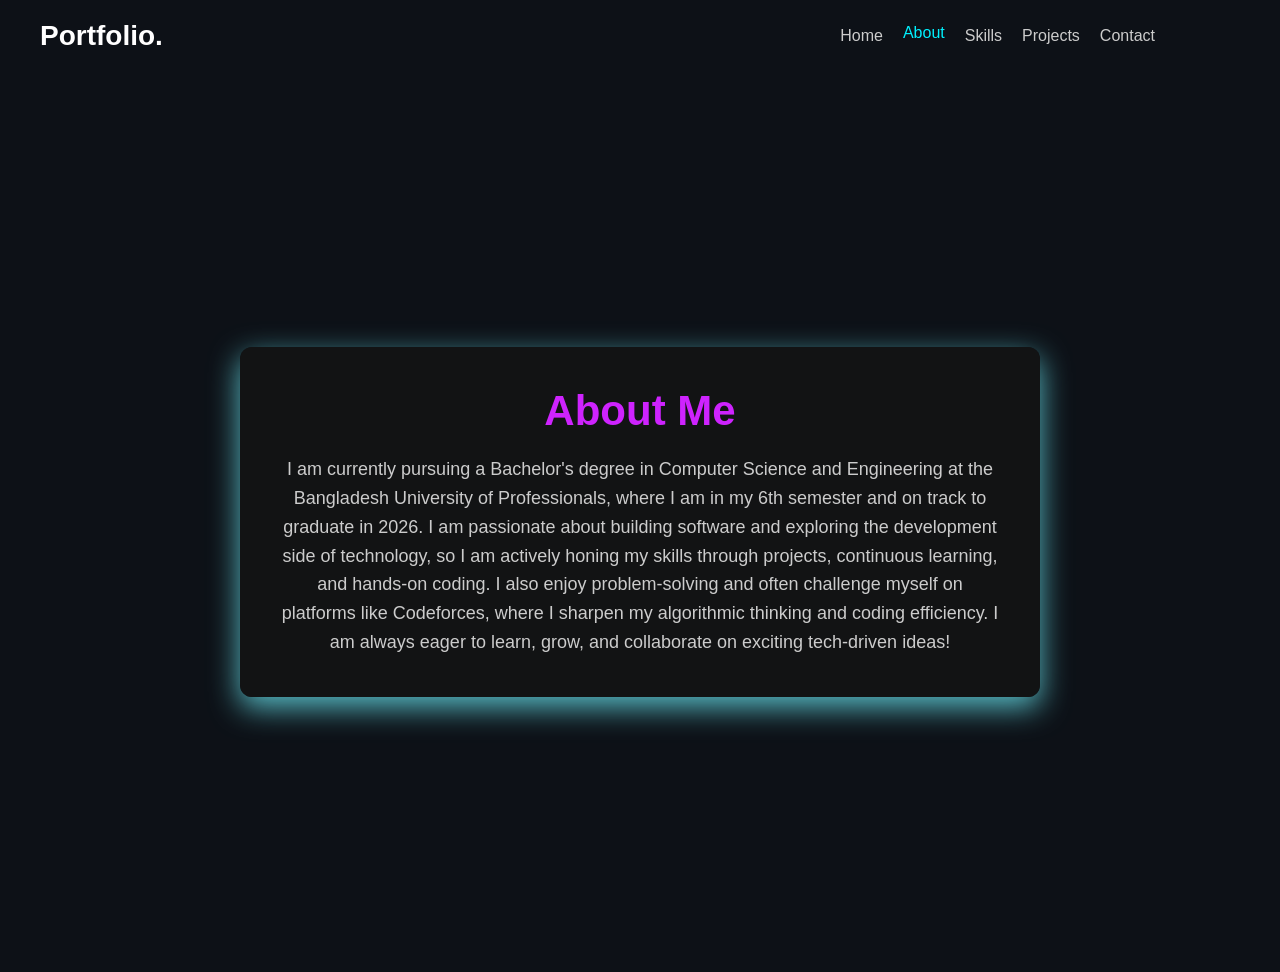
==== about.html @ d79251f9 "first" ====
<!DOCTYPE html>
<html lang="en">
<head>
  <meta charset="UTF-8" />
  <meta name="viewport" content="width=device-width, initial-scale=1.0"/>
  <title>About Me</title>
  <link rel="stylesheet" href="style.css"/>
</head>
<body>
  <header>
    <h2 class="logo">Portfolio<span>.</span></h2>
    <nav>
      <a href="index.html">Home</a>
      <a href="about.html" class="active">About</a>
      <a href="skills.html">Skills</a>
      <a href="projects.html">Projects</a>
      <a href="contact.html">Contact</a>
    </nav>
  </header>

  <section class="about">
    <div class="about-container">
      <h1>About Me</h1>
      <p>I am currently pursuing a Bachelor's degree in Computer Science and Engineering at the Bangladesh University of Professionals, where I am in my 6th semester and on track to graduate in 2026. 
      I am passionate about building software and exploring the development side of technology, so I am actively honing my skills through projects, continuous learning, and hands-on coding.
      I also enjoy problem-solving and often challenge myself on platforms like Codeforces, where I sharpen my algorithmic thinking and coding efficiency.
      I am always eager to learn, grow, and collaborate on exciting tech-driven ideas!</p>
    </div>
  </section>
</body>
</html>
---- style.css ----
* {
    margin: 0;
    padding: 0;
    box-sizing: border-box;
    font-family: 'Poppins', sans-serif;
  }
  
  body {
    background: #0d1117;
    color: #fff;
    min-height: 100vh;
  }
  body {
    overflow-x: hidden;
  }
  
  header {
    display: flex;
    justify-content: space-between;
    align-items: center;
    padding: 20px 40px;
    flex-wrap: wrap;
  }
  
  .logo {
    font-size: 28px;
    font-weight: bold;
    color: #fff;
  }
  
  .logo span {
    color:  linear-gradient(to right,#00f2ff, #ce23fe);
  }
  
 
  nav {
    display: flex;
    flex-wrap: wrap;
    gap: 20px;
    margin-right: 85px; 
  }
  
  nav a {
    text-decoration: none;
    color: #ccc;
    font-weight: 500;
    transition: color 0.3s, transform 0.3s;

  }
  
  nav a:hover,
  nav a.active {
    color:#00f2ff;
    transform: translateY(-3px);
  }

  
  .home {
    display: flex;
    align-items: center;
    justify-content: space-between;
    flex-wrap: wrap;
    padding: 50px 80px; /* Increased horizontal padding */
    gap: 40px;
  }
  
  
  .content {
    max-width: 600px;
    margin-left: 30px; /* Add this */
  }
  
  
  .content h1 {
    font-size: 36px;
  }
  
  .content h2 {
    font-size: 48px;
    font-weight: 700;
  }
  
  .content h3 {
    font-size: 28px;
    margin: 10px 0;
  }
  
  .typing-text {
    color:linear-gradient(to right,#00f2ff, #ce23fe);
    border-right: 2px solid linear-gradient(to right,#00f2ff, #ce23fe);
    padding-right: 4px;
  }
  
  .content p {
    margin: 20px 0;
    line-height: 1.5;
    color: #aaa;
  }
  
  .social-icons a {
    display: inline-block;
    margin-right: 10px;
    font-size: 20px;
    color: #ccc;
    
    border: 2px solid #00f2ff;
    border-radius: 50%;
    padding: 10px;
    transition: 0.3s;
   
  }
  
  .social-icons a:hover {
    background:linear-gradient(to right,#00f2ff, #ce23fe);
    color: #0d1117;
  }

  .btn {
    display: inline-block;
    margin-top: 20px;
    padding: 12px 25px;
    background: linear-gradient(to right, #00f2ff, #ce23fe);
    color: #0d1117;
    border-radius: 25px;
    text-decoration: none;
    font-weight: bold;
    transition: transform 0.3s ease, background 0.3s ease;
  }
  
  .btn:hover {
    transform: translateY(-4px); /* Moves the button up slightly */
    background: linear-gradient(to right, #00f2ff, #ce23fe);
  }
  
  
  .image-container {
    width: 300px;
    margin-right: 55px; 
    opacity: 0;
    animation: slideInRight 1.2s forwards;
  }
  
  .image-container img {
    width: 100%;
    border-radius: 20px;
    background: linear-gradient(to right,#00f2ff, #ce23fe);
    padding: 10px;
  
   /* transform: translate(-55px, 0);*/
    animation: float 4s ease-in-out infinite;
  }
  
  
  @keyframes float {
    0%, 100% {
      transform: translateY(0px);
    }
    50% {
      transform: translateY(-20px);
    }
  }
  
  /* Responsive */
  @media (max-width: 768px) {
    header {
      flex-direction: column;
      align-items: flex-start;
    }
  
    .home {
      flex-direction: column;
      align-items: center;
      text-align: center;
    }
  
    .image-container {
      width: 220px;
    }
  
    .content h2 {
      font-size: 36px;
    }
  
    .content h3 {
      font-size: 22px;
    }
  }






  /* Animation keyframes */
@keyframes slideInLeft {
    from {
      opacity: 0;
      transform: translateX(-50px);
    }
    to {
      opacity: 1;
      transform: translateX(0);
    }
  }
  
  @keyframes slideInRight {
    from {
      opacity: 0;
      transform: translateX(50px);
    }
    to {
      opacity: 1;
      transform: translateX(0);
    }
  }
  
  @keyframes fadeInUp {
    from {
      opacity: 0;
      transform: translateY(30px);
    }
    to {
      opacity: 1;
      transform: translateY(0);
    }
  }
  
  
  /* Apply animations */
  .content h1,
  .content h2,
  .content h3,
  .social-icons,
  .btn {
    opacity: 0;
    animation: slideInLeft 1s forwards;
  }
  
  .content h2 {
    animation-delay: 0.3s;
  }
  
  .content h3 {
    animation-delay: 0.5s;
  }
  
  .social-icons {
    animation-delay: 0.7s;
  }
  
  .btn {
    animation-delay: 0.9s;
  }
  
 
  .typing-text .highlight {
    color: #ce35f8; 
    font-weight: bold;
  }
  

  









 
/* for skills page */
.skills-section {
    padding: 60px 40px;
    background-color: #0d1117;
    color: #fff;
    min-height: 100vh;
  }
  
  .section-title {
    font-size: 42px;
    text-align: center;
    margin-bottom: 50px;
    color: #ce23fe;
    transition: transform 0.3s ease, color 0.3s ease; 
  }
  
  .section-title:hover {
    color: #00f2ff;
    transform: translateY(-5px); /* Same transformation as Contact Me */
  }
  
  .skills-container {
    display: flex;
    flex-wrap: wrap;
    justify-content: center;
    gap: 30px;
  }
  
  .skill-card {
    background: rgba(255, 255, 255, 0.05);
    border: 1px solid rgba(255, 255, 255, 0.1);
    border-left: 4px solid #00f2ff;
    padding: 25px;
    border-radius: 16px;
    width: 300px;
    transition: transform 0.3s, border-left-color 0.3s;
    animation: slideInLeft 1s ease forwards;
  }
  
  .skill-card:hover {
    transform: translateY(-10px);
    border-left-color: #ce23fe;
  }
  
  .skill-card h2 {
    font-size: 22px;
    margin-bottom: 15px;
    color: #00f2ff;
  }
  
  .skill-card ul {
    list-style: none;
    padding-left: 0;
  }
  
  .skill-card ul li {
    padding: 8px 0;
    border-bottom: 1px solid rgba(255, 255, 255, 0.1);
    font-size: 16px;
  }
  
  @media (max-width: 768px) {
    .skills-container {
      flex-direction: column;
      align-items: center;
    }
  }
  












 /* About Page Styles */
.about {
    display: flex;
    justify-content: center;
    align-items: center;
    min-height: 100vh;
    padding: 50px;
    background-color: #0d1117;
  }
  
  .about-container {
    background: rgba(20, 20, 20, 0.8); /* Dark background with some transparency */
    padding: 40px;
    border-radius: 12px;
    max-width: 800px;
    width: 100%;
    text-align: center;
    box-shadow: 0 10px 30px rgba(89, 190, 201, 0.992); 
    animation: fadeInUp 1s ease forwards;
  }
  
  .about h1 {
    font-size: 42px;
    color: #ce23fe;
    margin-bottom: 20px;
    transition: color 0.3s, transform 0.3s;
  }
  
  .about h1:hover {
    color: #00f2ff;
    transform: translateY(-5px);
  }
  
  .about p {
    font-size: 18px;
    line-height: 1.6;
    color: #ccc;
    margin-top: 20px;
  }
  
  /* Add a subtle animation when the page loads */
  @keyframes fadeInUp {
    from {
      opacity: 0;
      transform: translateY(30px);
    }
    to {
      opacity: 1;
      transform: translateY(0);
    }
  }
  
  /* Responsive Styling */
  @media (max-width: 768px) {
    .about-container {
      padding: 20px;
      max-width: 90%;
    }
  
    .about h1 {
      font-size: 36px;
    }
  
    .about p {
      font-size: 16px;
    }
  }
   















/* Contact Page Styles */
.contact {
    padding: 50px;
    text-align: center;
    background-color: #0d1117;
  }
  
  .contact h1 {
    font-size: 42px;
    color: #ce23fe;
    margin-bottom: 20px;
    transition: color 0.3s, transform 0.3s;
  }
  
  .contact h1:hover {
    color: #00f2ff;
    transform: translateY(-5px);
  }
  
  .contact p {
    font-size: 18px;
    line-height: 1.6;
    color: #ccc;
    margin-top: 20px;
  }
  
  /* Contact Information Section */
  .contact-info {
    display: flex;
    flex-direction: column;
    align-items: center;
    margin-top: 30px;
  }
  
  .info-item {
    display: flex;
    align-items: center;
    justify-content: center;
    margin: 15px 0;
    font-size: 18px;
    color: #ccc;
    text-align: center;
  
    opacity: 0;
    animation: fadeInUp 1s forwards;
  }
  
  .info-item:nth-child(1) {
    animation-delay: 0.3s;
  }
  
  .info-item:nth-child(2) {
    animation-delay: 0.6s;
  }
  
  .info-item i {
    font-size: 22px;
    color: #00f2ff;
    margin-right: 10px;
    display: flex;
    align-items: center;
    justify-content: center;
  }
  
  /* Social Icons */
  .social-icons2 {
    display: flex;
    justify-content: center;
    gap: 20px;
    margin-top: 30px;
  
    opacity: 0;
    animation: fadeInUp 1s forwards;
    animation-delay: 0.9s;
  }
  
  .social-icons2 a {
    font-size: 24px;
    color: #ccc;
    border: 2px solid #00f2ff;
    border-radius: 50%;
    padding: 12px;
    transition: background 0.3s, color 0.3s;
  }
  
  .social-icons2 a:hover {
    background: linear-gradient(to right, #00f2ff, #ce23fe);
    color: #0d1117;
  }
  
  /* Animation Keyframes */
  @keyframes fadeInUp {
    from {
      opacity: 0;
      transform: translateY(30px);
    }
    to {
      opacity: 1;
      transform: translateY(0);
    }
  }
  
  /* Responsive */
  @media (max-width: 768px) {
    .contact-info {
      flex-direction: column;
      align-items: center;
    }
  
    .info-item {
      font-size: 16px;
    }
  
    .social-icons a {
      font-size: 20px;
    }
  }

















  .projects {
    padding: 50px 30px;
    text-align: center;
    background-color: #0d1117;
  }
  
  
  .projects h1 {
    font-size: 42px;
    color: #ce23fe;
    margin-bottom: 40px;
    animation: fadeInUp 1s ;
    transition: color 0.3s ease, transform 0.3s ease; /* Add this line */
  }
  .projects h1:hover {
    color: #00f2ff;
    transform: translateY(-5px);
  }
  
  .project-list {
    display: flex;
    flex-wrap: wrap;
    justify-content: center;
    gap: 30px;
  }
  
  .project {
    background: #161b22;
    border-radius: 20px;
    padding: 30px;
    max-width: 400px;
    width: 100%;
    color: #ccc;
    box-shadow: 0 0 15px rgba(0, 242, 255, 0.1);
    cursor: pointer;
    transition: transform 0.3s ease, background 0.3s ease;
    animation: fadeInUp 1s forwards;
    animation-delay: 0.3s;

  }
  
  .project:hover {
    transform: translateY(-8px);
    background: #1f242d;
  }
  
  .project h3 {
    font-size: 22px;
    margin-bottom: 10px;
    color: #00f2ff;
    display: inline-block;
  }
  
  .project .toggle-icon {
    font-size: 18px;
    margin-left: 10px;
    cursor: pointer;
    transition: transform 0.3s;
  }
  
  /* When the project is expanded, rotate the icon */
  .project.expanded .toggle-icon {
    transform: rotate(180deg); /* Rotates the arrow when expanded */
  }
  
  .project-details p {
    display: none;
    margin-top: 10px;
    color: #aaa;
    font-size: 16px;
    line-height: 1.4;
    transition: max-height 0.4s ease, opacity 0.4s ease;
  }
  
  .project.expanded .project-details p {
    display: block;
  }
  
  .project .btn {
    margin-top: 15px;
    font-size: 14px;
    padding: 10px 20px;
  }
  
  
  .toggle-icon {
    color: rgb(193, 184, 184); /* Change the color of the arrow */
  
  }
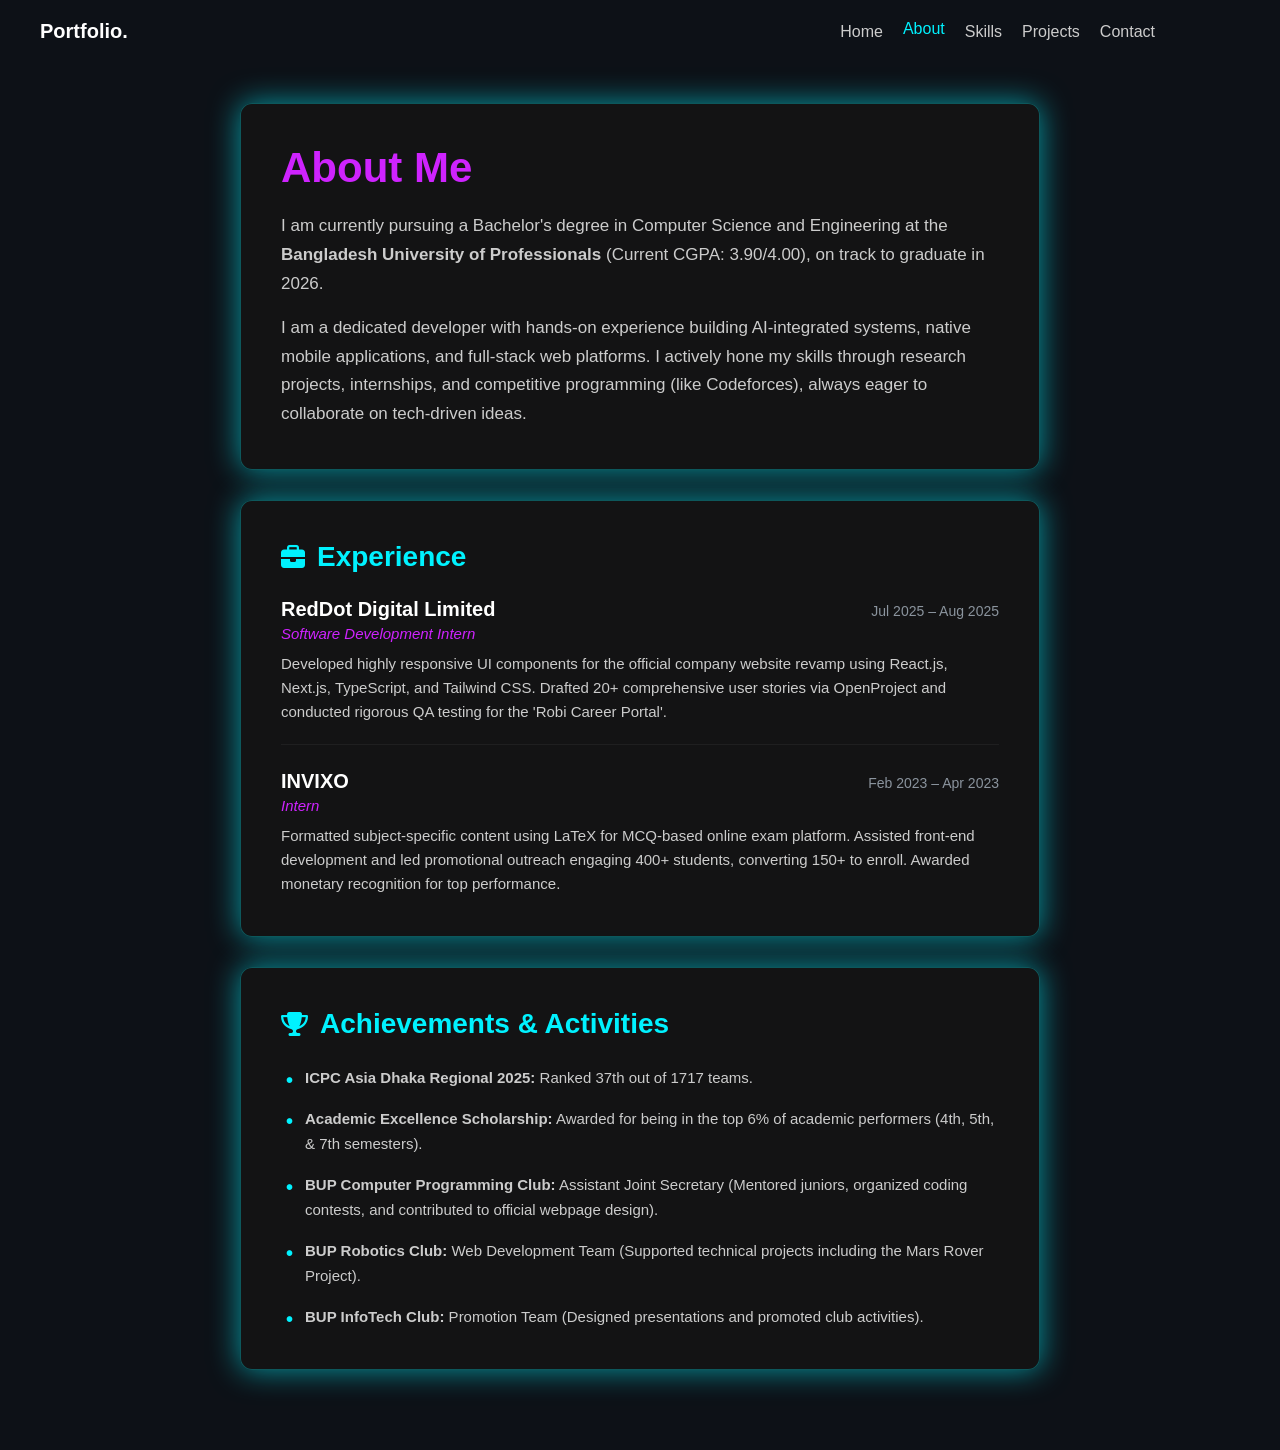
==== commit 2c595c19: "Update portfolio files and styles" ====
--- a/about.html
+++ b/about.html
@@ -1,23 +1,23 @@
-<!DOCTYPE html>
+<!--<!doctype html>
 <html lang="en">
-<head>
-  <meta charset="UTF-8" />
-  <meta name="viewport" content="width=device-width, initial-scale=1.0"/>
-  <title>About Me</title>
-  <link rel="stylesheet" href="style.css"/>
-</head>
-<body>
-  <header>
-    <h2 class="logo">Portfolio<span>.</span></h2>
-    <nav>
-      <a href="index.html">Home</a>
-      <a href="about.html" class="active">About</a>
-      <a href="skills.html">Skills</a>
-      <a href="projects.html">Projects</a>
-      <a href="contact.html">Contact</a>
-    </nav>
-  </header>
-
+  <head>
+    <meta charset="UTF-8" />
+    <meta name="viewport" content="width=device-width, initial-scale=1.0" />
+    <title>About Me</title>
+    <link rel="stylesheet" href="style.css" />
+  </head>
+  <body>
+    <header>
+      <h2 class="logo">Portfolio<span>.</span></h2>
+      <nav>
+        <a href="index.html">Home</a>
+        <a href="about.html" class="active">About</a>
+        <a href="skills.html">Skills</a>
+        <a href="projects.html">Projects</a>
+        <a href="contact.html">Contact</a>
+      </nav>
+    </header>
+    
   <section class="about">
     <div class="about-container">
       <h1>About Me</h1>
@@ -30,3 +30,207 @@
 </body>
 </html>
 
+
+    <section class="about">
+      <div class="about-container">
+        <h1>About Me</h1>
+        <p>
+          I am currently pursuing a Bachelor's degree in Computer Science and
+          Engineering at the Bangladesh University of Professionals (Current
+          CGPA: 3.90/4.00), on track to graduate in 2026. I am a dedicated
+          developer with hands-on experience building AI-integrated systems,
+          native mobile applications, and full-stack web platforms.
+        </p>
+
+        <p>
+          I actively hone my skills through impactful research projects,
+          internships, and competitive programming (Platforms like Codeforces).
+          I am always eager to learn, grow, and collaborate on exciting
+          tech-driven ideas!
+        </p>
+
+        <hr style="border-color: #ce23fe; margin: 30px 0; opacity: 0.3" />
+
+        <h2 style="color: #00f2ff; text-align: left; margin-bottom: 15px">
+          Experience
+        </h2>
+        <div style="text-align: left; color: #ccc; margin-bottom: 20px">
+          <h3 style="color: #fff">
+            RedDot Digital Limited
+            <span style="font-size: 14px; color: #aaa"
+              >(Jul 2025 – Aug 2025)</span
+            >
+          </h3>
+          <p style="margin-top: 5px; font-size: 15px">
+            <i>Software Development Intern</i> - Developed highly responsive UI
+            components using React.js, Next.js, TypeScript, and Tailwind CSS.
+            Drafted comprehensive user stories and conducted rigorous QA testing
+            for the 'Robi Career Portal'.
+          </p>
+        </div>
+        <div style="text-align: left; color: #ccc">
+          <h3 style="color: #fff">
+            INVIXO
+            <span style="font-size: 14px; color: #aaa"
+              >(Feb 2023 – Apr 2023)</span
+            >
+          </h3>
+          <p style="margin-top: 5px; font-size: 15px">
+            <i>Intern</i> - Formatted subject-specific content using LaTeX for
+            an MCQ-based online exam platform. Assisted in front-end development
+            and led promotional outreach engaging 400+ students. Awarded
+            monetary recognition for top performance.
+          </p>
+        </div>
+
+        <hr style="border-color: #ce23fe; margin: 30px 0; opacity: 0.3" />
+
+        <h2 style="color: #00f2ff; text-align: left; margin-bottom: 15px">
+          Achievements & Extracurriculars
+        </h2>
+        <ul
+          style="
+            text-align: left;
+            color: #ccc;
+            font-size: 15px;
+            line-height: 1.8;
+            padding-left: 20px;
+          "
+        >
+          <li>
+            <b>ICPC Asia Dhaka Regional 2025:</b> Ranked 37th out of 1717 teams.
+          </li>
+          <li>
+            <b>Academic Excellence Scholarship:</b> Awarded for being in the top
+            6% of academic performers (4th, 5th, & 7th semesters).
+          </li>
+          <li>
+            <b>BUP Computer Programming Club:</b> Assistant Joint Secretary
+            (Mentored juniors, organized coding contests, and contributed to
+            official webpage design).
+          </li>
+          <li>
+            <b>BUP Robotics Club:</b> Web Development Team (Supported technical
+            projects including the Mars Rover Project).
+          </li>
+          <li>
+            <b>BUP InfoTech Club:</b> Promotion Team (Designed presentations and
+            promoted club activities).
+          </li>
+        </ul>
+      </div>
+    </section>
+  </body>
+</html>
+-->
+
+<!doctype html>
+<html lang="en">
+  <head>
+    <meta charset="UTF-8" />
+    <meta name="viewport" content="width=device-width, initial-scale=1.0" />
+    <title>About Me</title>
+    <link rel="stylesheet" href="style.css" />
+    <link
+      rel="stylesheet"
+      href="https://cdnjs.cloudflare.com/ajax/libs/font-awesome/6.4.0/css/all.min.css"
+    />
+  </head>
+  <body>
+    <header>
+      <h2 class="logo">Portfolio<span>.</span></h2>
+      <nav>
+        <a href="index.html">Home</a>
+        <a href="about.html" class="active">About</a>
+        <a href="skills.html">Skills</a>
+        <a href="projects.html">Projects</a>
+        <a href="contact.html">Contact</a>
+      </nav>
+    </header>
+
+    <section class="about-wrapper">
+      <!-- Block 1: Bio Card -->
+      <div class="about-card intro-card">
+        <h1>About Me</h1>
+        <p>
+          I am currently pursuing a Bachelor's degree in Computer Science and
+          Engineering at the
+          <strong>Bangladesh University of Professionals</strong> (Current CGPA:
+          3.90/4.00), on track to graduate in 2026.
+        </p>
+        <p>
+          I am a dedicated developer with hands-on experience building
+          AI-integrated systems, native mobile applications, and full-stack web
+          platforms. I actively hone my skills through research projects,
+          internships, and competitive programming (like Codeforces), always
+          eager to collaborate on tech-driven ideas.
+        </p>
+      </div>
+
+      <!-- Block 2: Professional Experience Block -->
+      <div class="about-card exp-section-card">
+        <h2 class="section-heading">
+          <i class="fas fa-briefcase"></i> Experience
+        </h2>
+
+        <div class="job-block">
+          <div class="job-header">
+            <h3>RedDot Digital Limited</h3>
+            <span class="job-date">Jul 2025 – Aug 2025</span>
+          </div>
+          <p class="job-title">Software Development Intern</p>
+          <p class="job-desc">
+            Developed highly responsive UI components for the official company
+            website revamp using React.js, Next.js, TypeScript, and Tailwind
+            CSS. Drafted 20+ comprehensive user stories via OpenProject and
+            conducted rigorous QA testing for the 'Robi Career Portal'.
+          </p>
+        </div>
+
+        <div class="job-block">
+          <div class="job-header">
+            <h3>INVIXO</h3>
+            <span class="job-date">Feb 2023 – Apr 2023</span>
+          </div>
+          <p class="job-title">Intern</p>
+          <p class="job-desc">
+            Formatted subject-specific content using LaTeX for MCQ-based online
+            exam platform. Assisted front-end development and led promotional
+            outreach engaging 400+ students, converting 150+ to enroll. Awarded
+            monetary recognition for top performance.
+          </p>
+        </div>
+      </div>
+
+      <!-- Block 3: Achievements & Extracurriculars -->
+      <div class="about-card achievements-card">
+        <h2 class="section-heading">
+          <i class="fas fa-trophy"></i> Achievements & Activities
+        </h2>
+        <ul class="ach-list">
+          <li>
+            <strong>ICPC Asia Dhaka Regional 2025:</strong> Ranked 37th out of
+            1717 teams.
+          </li>
+          <li>
+            <strong>Academic Excellence Scholarship:</strong> Awarded for being
+            in the top 6% of academic performers (4th, 5th, & 7th semesters).
+          </li>
+          <li>
+            <strong>BUP Computer Programming Club:</strong> Assistant Joint
+            Secretary (Mentored juniors, organized coding contests, and
+            contributed to official webpage design).
+          </li>
+          <li>
+            <strong>BUP Robotics Club:</strong> Web Development Team (Supported
+            technical projects including the Mars Rover Project).
+          </li>
+          <li>
+            <strong>BUP InfoTech Club:</strong> Promotion Team (Designed
+            presentations and promoted club activities).
+          </li>
+        </ul>
+      </div>
+    </section>
+  </body>
+</html>
--- a/style.css
+++ b/style.css
@@ -1,659 +1,1348 @@
-
 * {
-    margin: 0;
-    padding: 0;
-    box-sizing: border-box;
-    font-family: 'Poppins', sans-serif;
-  }
-  
-  body {
-    background: #0d1117;
-    color: #fff;
-    min-height: 100vh;
-  }
-  body {
-    overflow-x: hidden;
-  }
-  
+  margin: 0;
+  padding: 0;
+  box-sizing: border-box;
+  font-family: "Poppins", sans-serif;
+}
+
+body {
+  background: #0d1117;
+  color: #fff;
+  min-height: 100vh;
+  overflow-x: hidden; /* Merged from redundant body selector below */
+}
+
+/* Commented out redundant selector to clean up the stylesheet
+body {
+  overflow-x: hidden;
+} 
+*/
+
+header {
+  display: flex;
+  justify-content: space-between;
+  align-items: center;
+  padding: 20px 40px;
+  flex-wrap: wrap;
+}
+
+.logo {
+  font-size: 20px;
+  font-weight: bold;
+  color: #fff;
+}
+
+.logo span {
+  color: linear-gradient(to right, #00f2ff, #ce23fe);
+}
+
+nav {
+  display: flex;
+  flex-wrap: wrap;
+  gap: 20px;
+  margin-right: 85px;
+}
+
+nav a {
+  text-decoration: none;
+  color: #ccc;
+  font-weight: 500;
+  transition:
+    color 0.3s,
+    transform 0.3s;
+}
+
+nav a:hover,
+nav a.active {
+  color: #00f2ff;
+  transform: translateY(-3px);
+}
+
+/* =========================================================================
+   Commented out old .home styles - replaced by centered spacing layout below
+   ========================================================================= */
+/*
+.home {
+  display: flex;
+  align-items: center;
+  justify-content: space-between;
+  flex-wrap: wrap;
+  padding: 50px 80px; 
+  gap: 40px;
+}
+*/
+
+/* =========================================================================
+   Commented out old .content styles - replaced by detailed typography below
+   ========================================================================= */
+/*
+.content {
+  max-width: 600px;
+  margin-left: 30px; 
+}
+
+.content h1 {
+  font-size: 36px;
+}
+
+.content h2 {
+  font-size: 48px;
+  font-weight: 700;
+}
+
+.content h3 {
+  font-size: 28px;
+  margin: 10px 0;
+}
+*/
+
+.typing-text {
+  color: linear-gradient(to right, #00f2ff, #ce23fe);
+  border-right: 2px solid linear-gradient(to right, #00f2ff, #ce23fe);
+  padding-right: 4px;
+}
+
+.content p {
+  margin: 20px 0;
+  line-height: 1.5;
+  color: #aaa;
+}
+
+.social-icons a {
+  display: inline-block;
+  margin-right: 10px;
+  font-size: 20px;
+  color: #ccc;
+
+  border: 2px solid #00f2ff;
+  border-radius: 50%;
+  padding: 10px;
+  transition: 0.3s;
+}
+
+.social-icons a:hover {
+  background: linear-gradient(to right, #00f2ff, #ce23fe);
+  color: #0d1117;
+}
+
+/* =========================================================================
+   Commented out old button styling - replaced by the margin-top 0 fix below
+   ========================================================================= */
+/*
+.btn {
+  display: inline-block;
+  margin-top: 20px;
+  padding: 12px 25px;
+  background: linear-gradient(to right, #00f2ff, #ce23fe);
+  color: #0d1117;
+  border-radius: 25px;
+  text-decoration: none;
+  font-weight: bold;
+  transition:
+    transform 0.3s ease,
+    background 0.3s ease;
+}
+*/
+
+.btn:hover {
+  transform: translateY(-4px); /* Moves the button up slightly */
+  background: linear-gradient(to right, #00f2ff, #ce23fe);
+}
+
+/* =========================================================================
+   Commented out old image container - replaced by the glow/softer border below
+   ========================================================================= */
+/*
+.image-container {
+  width: 300px;
+  margin-right: 55px;
+  opacity: 0;
+  animation: slideInRight 1.2s forwards;
+}
+
+.image-container img {
+  width: 100%;
+  border-radius: 20px;
+  background: linear-gradient(to right, #00f2ff, #ce23fe);
+  padding: 10px;
+  animation: float 4s ease-in-out infinite;
+}
+*/
+
+@keyframes float {
+  0%,
+  100% {
+    transform: translateY(0px);
+  }
+  50% {
+    transform: translateY(-20px);
+  }
+}
+
+/* Responsive */
+@media (max-width: 768px) {
   header {
-    display: flex;
-    justify-content: space-between;
+    flex-direction: column;
+    align-items: flex-start;
+  }
+
+  .home {
+    flex-direction: column;
     align-items: center;
-    padding: 20px 40px;
-    flex-wrap: wrap;
-  }
-  
-  .logo {
-    font-size: 28px;
-    font-weight: bold;
-    color: #fff;
-  }
-  
-  .logo span {
-    color:  linear-gradient(to right,#00f2ff, #ce23fe);
-  }
-  
- 
-  nav {
-    display: flex;
-    flex-wrap: wrap;
-    gap: 20px;
-    margin-right: 85px; 
-  }
-  
-  nav a {
-    text-decoration: none;
-    color: #ccc;
-    font-weight: 500;
-    transition: color 0.3s, transform 0.3s;
-
-  }
-  
-  nav a:hover,
-  nav a.active {
-    color:#00f2ff;
-    transform: translateY(-3px);
-  }
-
-  
-  .home {
-    display: flex;
-    align-items: center;
-    justify-content: space-between;
-    flex-wrap: wrap;
-    padding: 50px 80px; /* Increased horizontal padding */
-    gap: 40px;
-  }
-  
-  
-  .content {
-    max-width: 600px;
-    margin-left: 30px; /* Add this */
-  }
-  
-  
-  .content h1 {
+    text-align: center;
+  }
+
+  .image-container {
+    width: 220px;
+  }
+
+  .content h2 {
     font-size: 36px;
   }
-  
-  .content h2 {
-    font-size: 48px;
-    font-weight: 700;
-  }
-  
+
   .content h3 {
-    font-size: 28px;
-    margin: 10px 0;
-  }
-  
-  .typing-text {
-    color:linear-gradient(to right,#00f2ff, #ce23fe);
-    border-right: 2px solid linear-gradient(to right,#00f2ff, #ce23fe);
-    padding-right: 4px;
-  }
-  
-  .content p {
-    margin: 20px 0;
-    line-height: 1.5;
-    color: #aaa;
-  }
-  
-  .social-icons a {
-    display: inline-block;
-    margin-right: 10px;
-    font-size: 20px;
-    color: #ccc;
-    
-    border: 2px solid #00f2ff;
-    border-radius: 50%;
-    padding: 10px;
-    transition: 0.3s;
-   
-  }
-  
-  .social-icons a:hover {
-    background:linear-gradient(to right,#00f2ff, #ce23fe);
-    color: #0d1117;
-  }
-
-  .btn {
-    display: inline-block;
-    margin-top: 20px;
-    padding: 12px 25px;
-    background: linear-gradient(to right, #00f2ff, #ce23fe);
-    color: #0d1117;
-    border-radius: 25px;
-    text-decoration: none;
-    font-weight: bold;
-    transition: transform 0.3s ease, background 0.3s ease;
-  }
-  
-  .btn:hover {
-    transform: translateY(-4px); /* Moves the button up slightly */
-    background: linear-gradient(to right, #00f2ff, #ce23fe);
-  }
-  
-  
-  .image-container {
-    width: 300px;
-    margin-right: 55px; 
+    font-size: 22px;
+  }
+}
+
+/* Animation keyframes */
+@keyframes slideInLeft {
+  from {
     opacity: 0;
-    animation: slideInRight 1.2s forwards;
-  }
-  
-  .image-container img {
-    width: 100%;
-    border-radius: 20px;
-    background: linear-gradient(to right,#00f2ff, #ce23fe);
-    padding: 10px;
-  
-   /* transform: translate(-55px, 0);*/
-    animation: float 4s ease-in-out infinite;
-  }
-  
-  
-  @keyframes float {
-    0%, 100% {
-      transform: translateY(0px);
-    }
-    50% {
-      transform: translateY(-20px);
-    }
-  }
-  
-  /* Responsive */
-  @media (max-width: 768px) {
-    header {
-      flex-direction: column;
-      align-items: flex-start;
-    }
-  
-    .home {
-      flex-direction: column;
-      align-items: center;
-      text-align: center;
-    }
-  
-    .image-container {
-      width: 220px;
-    }
-  
-    .content h2 {
-      font-size: 36px;
-    }
-  
-    .content h3 {
-      font-size: 22px;
-    }
-  }
-
-
-
-
-
-
-  /* Animation keyframes */
-@keyframes slideInLeft {
-    from {
-      opacity: 0;
-      transform: translateX(-50px);
-    }
-    to {
-      opacity: 1;
-      transform: translateX(0);
-    }
-  }
-  
-  @keyframes slideInRight {
-    from {
-      opacity: 0;
-      transform: translateX(50px);
-    }
-    to {
-      opacity: 1;
-      transform: translateX(0);
-    }
-  }
-  
-  @keyframes fadeInUp {
-    from {
-      opacity: 0;
-      transform: translateY(30px);
-    }
-    to {
-      opacity: 1;
-      transform: translateY(0);
-    }
-  }
-  
-  
-  /* Apply animations */
-  .content h1,
-  .content h2,
-  .content h3,
-  .social-icons,
-  .btn {
+    transform: translateX(-50px);
+  }
+  to {
+    opacity: 1;
+    transform: translateX(0);
+  }
+}
+
+@keyframes slideInRight {
+  from {
     opacity: 0;
-    animation: slideInLeft 1s forwards;
-  }
-  
-  .content h2 {
-    animation-delay: 0.3s;
-  }
-  
-  .content h3 {
-    animation-delay: 0.5s;
-  }
-  
-  .social-icons {
-    animation-delay: 0.7s;
-  }
-  
-  .btn {
-    animation-delay: 0.9s;
-  }
-  
- 
-  .typing-text .highlight {
-    color: #ce35f8; 
-    font-weight: bold;
-  }
-  
-
-  
-
-
-
-
-
-
-
-
-
- 
+    transform: translateX(50px);
+  }
+  to {
+    opacity: 1;
+    transform: translateX(0);
+  }
+}
+
+@keyframes fadeInUp {
+  from {
+    opacity: 0;
+    transform: translateY(30px);
+  }
+  to {
+    opacity: 1;
+    transform: translateY(0);
+  }
+}
+
+/* Apply animations */
+.content h1,
+.content h2,
+.content h3,
+.social-icons,
+.btn {
+  opacity: 0;
+  animation: slideInLeft 1s forwards;
+}
+
+.content h2 {
+  animation-delay: 0.3s;
+}
+
+.content h3 {
+  animation-delay: 0.5s;
+}
+
+.social-icons {
+  animation-delay: 0.7s;
+}
+
+.btn {
+  animation-delay: 0.9s;
+}
+
+.typing-text .highlight {
+  color: #ce35f8;
+  font-weight: bold;
+}
+
 /* for skills page */
 .skills-section {
-    padding: 60px 40px;
-    background-color: #0d1117;
-    color: #fff;
-    min-height: 100vh;
-  }
-  
-  .section-title {
-    font-size: 42px;
+  padding: 60px 40px;
+  background-color: #0d1117;
+  color: #fff;
+  min-height: 100vh;
+}
+
+.section-title {
+  font-size: 42px;
+  text-align: center;
+  margin-bottom: 50px;
+  color: #ce23fe;
+  transition:
+    transform 0.3s ease,
+    color 0.3s ease;
+}
+
+.section-title:hover {
+  color: #00f2ff;
+  transform: translateY(-5px); /* Same transformation as Contact Me */
+}
+
+.skills-container {
+  display: flex;
+  flex-wrap: wrap;
+  justify-content: center;
+  gap: 30px;
+}
+
+.skill-card {
+  background: rgba(255, 255, 255, 0.05);
+  border: 1px solid rgba(255, 255, 255, 0.1);
+  border-left: 4px solid #00f2ff;
+  padding: 25px;
+  border-radius: 16px;
+  width: 300px;
+  transition:
+    transform 0.3s,
+    border-left-color 0.3s;
+  animation: slideInLeft 1s ease forwards;
+}
+
+.skill-card:hover {
+  transform: translateY(-10px);
+  border-left-color: #ce23fe;
+}
+
+.skill-card h2 {
+  font-size: 22px;
+  margin-bottom: 15px;
+  color: #00f2ff;
+}
+
+.skill-card ul {
+  list-style: none;
+  padding-left: 0;
+}
+
+.skill-card ul li {
+  padding: 8px 0;
+  border-bottom: 1px solid rgba(255, 255, 255, 0.1);
+  font-size: 16px;
+}
+
+@media (max-width: 768px) {
+  .skills-container {
+    flex-direction: column;
+    align-items: center;
+  }
+}
+
+/* =========================================================================
+   Commented out old monolithic about styles - replaced by the split layout 
+   ========================================================================= */
+/*
+.about {
+  display: flex;
+  justify-content: center;
+  align-items: center;
+  min-height: 100vh;
+  padding: 50px;
+  background-color: #0d1117;
+}
+
+.about-container {
+  background: rgba(20, 20, 20, 0.8); 
+  padding: 40px;
+  border-radius: 12px;
+  max-width: 800px;
+  width: 100%;
+  text-align: center;
+  box-shadow: 0 10px 30px rgba(89, 190, 201, 0.992);
+  animation: fadeInUp 1s ease forwards;
+}
+
+.about h1 {
+  font-size: 42px;
+  color: #ce23fe;
+  margin-bottom: 20px;
+  transition:
+    color 0.3s,
+    transform 0.3s;
+}
+
+.about h1:hover {
+  color: #00f2ff;
+  transform: translateY(-5px);
+}
+
+.about p {
+  font-size: 18px;
+  line-height: 1.6;
+  color: #ccc;
+  margin-top: 20px;
+}
+*/
+
+/* Add a subtle animation when the page loads */
+@keyframes fadeInUp {
+  from {
+    opacity: 0;
+    transform: translateY(30px);
+  }
+  to {
+    opacity: 1;
+    transform: translateY(0);
+  }
+}
+
+/* Responsive Styling */
+@media (max-width: 768px) {
+  .about-container {
+    padding: 20px;
+    max-width: 90%;
+  }
+
+  .about h1 {
+    font-size: 36px;
+  }
+
+  .about p {
+    font-size: 16px;
+  }
+}
+
+/* Contact Page Styles */
+.contact {
+  padding: 50px;
+  text-align: center;
+  background-color: #0d1117;
+}
+
+.contact h1 {
+  font-size: 42px;
+  color: #ce23fe;
+  margin-bottom: 20px;
+  transition:
+    color 0.3s,
+    transform 0.3s;
+}
+
+.contact h1:hover {
+  color: #00f2ff;
+  transform: translateY(-5px);
+}
+
+.contact p {
+  font-size: 18px;
+  line-height: 1.6;
+  color: #ccc;
+  margin-top: 20px;
+}
+
+/* Contact Information Section */
+.contact-info {
+  display: flex;
+  flex-direction: column;
+  align-items: center;
+  margin-top: 30px;
+}
+
+.info-item {
+  display: flex;
+  align-items: center;
+  justify-content: center;
+  margin: 15px 0;
+  font-size: 18px;
+  color: #ccc;
+  text-align: center;
+
+  opacity: 0;
+  animation: fadeInUp 1s forwards;
+}
+
+.info-item:nth-child(1) {
+  animation-delay: 0.3s;
+}
+
+.info-item:nth-child(2) {
+  animation-delay: 0.6s;
+}
+
+.info-item i {
+  font-size: 22px;
+  color: #00f2ff;
+  margin-right: 10px;
+  display: flex;
+  align-items: center;
+  justify-content: center;
+}
+
+/* Social Icons */
+.social-icons2 {
+  display: flex;
+  justify-content: center;
+  gap: 20px;
+  margin-top: 30px;
+
+  opacity: 0;
+  animation: fadeInUp 1s forwards;
+  animation-delay: 0.9s;
+}
+
+.social-icons2 a {
+  font-size: 24px;
+  color: #ccc;
+  border: 2px solid #00f2ff;
+  border-radius: 50%;
+  padding: 12px;
+  transition:
+    background 0.3s,
+    color 0.3s;
+}
+
+.social-icons2 a:hover {
+  background: linear-gradient(to right, #00f2ff, #ce23fe);
+  color: #0d1117;
+}
+
+/* Animation Keyframes */
+@keyframes fadeInUp {
+  from {
+    opacity: 0;
+    transform: translateY(30px);
+  }
+  to {
+    opacity: 1;
+    transform: translateY(0);
+  }
+}
+
+/* Responsive */
+@media (max-width: 768px) {
+  .contact-info {
+    flex-direction: column;
+    align-items: center;
+  }
+
+  .info-item {
+    font-size: 16px;
+  }
+
+  .social-icons a {
+    font-size: 20px;
+  }
+}
+
+/* ==================================================================================
+   Commented out old project accordion details - Replaced by the CSS Grid card layout
+   ================================================================================== */
+/*
+.projects {
+  padding: 50px 30px;
+  text-align: center;
+  background-color: #0d1117;
+}
+
+.projects h1 {
+  font-size: 42px;
+  color: #ce23fe;
+  margin-bottom: 40px;
+  animation: fadeInUp 1s;
+  transition:
+    color 0.3s ease,
+    transform 0.3s ease; 
+}
+.projects h1:hover {
+  color: #00f2ff;
+  transform: translateY(-5px);
+}
+
+.project-list {
+  display: flex;
+  flex-wrap: wrap;
+  justify-content: center;
+  gap: 30px;
+}
+
+.project {
+  background: #161b22;
+  border-radius: 20px;
+  padding: 30px;
+  max-width: 400px;
+  width: 100%;
+  color: #ccc;
+  box-shadow: 0 0 15px rgba(0, 242, 255, 0.1);
+  cursor: pointer;
+  transition:
+    transform 0.3s ease,
+    background 0.3s ease;
+  animation: fadeInUp 1s forwards;
+  animation-delay: 0.3s;
+}
+
+.project:hover {
+  transform: translateY(-8px);
+  background: #1f242d;
+}
+
+.project h3 {
+  font-size: 22px;
+  margin-bottom: 10px;
+  color: #00f2ff;
+  display: inline-block;
+}
+
+.project .toggle-icon {
+  font-size: 18px;
+  margin-left: 10px;
+  cursor: pointer;
+  transition: transform 0.3s;
+}
+
+.project.expanded .toggle-icon {
+  transform: rotate(180deg); 
+}
+
+.project-details p {
+  display: none;
+  margin-top: 10px;
+  color: #aaa;
+  font-size: 16px;
+  line-height: 1.4;
+  transition:
+    max-height 0.4s ease,
+    opacity 0.4s ease;
+}
+
+.project.expanded .project-details p {
+  display: block;
+}
+
+.project .btn {
+  margin-top: 15px;
+  font-size: 14px;
+  padding: 10px 20px;
+}
+
+.toggle-icon {
+  color: rgb(193, 184, 184); 
+}
+*/
+
+/* Responsive adjustments for Mobile & Tablets */
+@media (max-width: 768px) {
+  /* Fix Header & Navigation */
+  header {
+    flex-direction: column;
+    align-items: center; /* Centers the logo */
+    padding: 20px; /* Reduces the large 40px padding */
+  }
+
+  nav {
+    margin-right: 0; /* Removes the 85px margin that squashes the menu */
+    justify-content: center;
+    gap: 15px;
+    margin-top: 15px;
+  }
+
+  nav a {
+    font-size: 14px; /* Slightly smaller text for mobile menus */
+  }
+
+  /* Fix Home Section Margins */
+  .home {
+    flex-direction: column;
+    align-items: center;
     text-align: center;
-    margin-bottom: 50px;
-    color: #ce23fe;
-    transition: transform 0.3s ease, color 0.3s ease; 
-  }
-  
-  .section-title:hover {
-    color: #00f2ff;
-    transform: translateY(-5px); /* Same transformation as Contact Me */
-  }
-  
-  .skills-container {
-    display: flex;
-    flex-wrap: wrap;
-    justify-content: center;
-    gap: 30px;
-  }
-  
-  .skill-card {
-    background: rgba(255, 255, 255, 0.05);
-    border: 1px solid rgba(255, 255, 255, 0.1);
-    border-left: 4px solid #00f2ff;
-    padding: 25px;
-    border-radius: 16px;
-    width: 300px;
-    transition: transform 0.3s, border-left-color 0.3s;
-    animation: slideInLeft 1s ease forwards;
-  }
-  
-  .skill-card:hover {
-    transform: translateY(-10px);
-    border-left-color: #ce23fe;
-  }
-  
-  .skill-card h2 {
-    font-size: 22px;
-    margin-bottom: 15px;
-    color: #00f2ff;
-  }
-  
-  .skill-card ul {
-    list-style: none;
-    padding-left: 0;
-  }
-  
-  .skill-card ul li {
-    padding: 8px 0;
-    border-bottom: 1px solid rgba(255, 255, 255, 0.1);
-    font-size: 16px;
-  }
-  
-  @media (max-width: 768px) {
-    .skills-container {
-      flex-direction: column;
-      align-items: center;
-    }
-  }
-  
-
-
-
-
-
-
-
-
-
-
-
-
- /* About Page Styles */
-.about {
+    padding: 40px 20px; /* Reduces the 80px horizontal padding */
+    gap: 20px;
+  }
+
+  .content {
+    margin-left: 0; /* Removes the 30px left margin */
+  }
+
+  .content h1 {
+    font-size: 28px;
+  }
+
+  .content h2 {
+    font-size: 32px;
+  }
+
+  .content h3 {
+    font-size: 20px;
+  }
+
+  .image-container {
+    width: 250px;
+    margin-right: 0; /* Removes the 55px right margin */
+    margin-top: 20px; /* Adds breathing room between button and image */
+  }
+
+  /* Ensure social icons align properly on mobile */
+  .social-icons {
     display: flex;
     justify-content: center;
-    align-items: center;
-    min-height: 100vh;
-    padding: 50px;
-    background-color: #0d1117;
-  }
-  
-  .about-container {
-    background: rgba(20, 20, 20, 0.8); /* Dark background with some transparency */
-    padding: 40px;
-    border-radius: 12px;
-    max-width: 800px;
-    width: 100%;
-    text-align: center;
-    box-shadow: 0 10px 30px rgba(89, 190, 201, 0.992); 
-    animation: fadeInUp 1s ease forwards;
-  }
-  
-  .about h1 {
-    font-size: 42px;
-    color: #ce23fe;
-    margin-bottom: 20px;
-    transition: color 0.3s, transform 0.3s;
-  }
-  
-  .about h1:hover {
-    color: #00f2ff;
-    transform: translateY(-5px);
-  }
-  
-  .about p {
-    font-size: 18px;
-    line-height: 1.6;
-    color: #ccc;
-    margin-top: 20px;
-  }
-  
-  /* Add a subtle animation when the page loads */
-  @keyframes fadeInUp {
-    from {
-      opacity: 0;
-      transform: translateY(30px);
-    }
-    to {
-      opacity: 1;
-      transform: translateY(0);
-    }
-  }
-  
-  /* Responsive Styling */
-  @media (max-width: 768px) {
-    .about-container {
-      padding: 20px;
-      max-width: 90%;
-    }
-  
-    .about h1 {
-      font-size: 36px;
-    }
-  
-    .about p {
-      font-size: 16px;
-    }
-  }
-   
-
-
-
-
-
-
-
-
-
-
-
-
-
-
-
-/* Contact Page Styles */
-.contact {
-    padding: 50px;
-    text-align: center;
-    background-color: #0d1117;
-  }
-  
-  .contact h1 {
-    font-size: 42px;
-    color: #ce23fe;
-    margin-bottom: 20px;
-    transition: color 0.3s, transform 0.3s;
-  }
-  
-  .contact h1:hover {
-    color: #00f2ff;
-    transform: translateY(-5px);
-  }
-  
-  .contact p {
-    font-size: 18px;
-    line-height: 1.6;
-    color: #ccc;
-    margin-top: 20px;
-  }
-  
-  /* Contact Information Section */
-  .contact-info {
-    display: flex;
+    flex-wrap: wrap;
+  }
+}
+
+/* ============================================
+   NEW MODERN PROJECTS GRID LAYOUT
+   ============================================ */
+.projects {
+  padding: 50px 5%; /* Flexible padding */
+  background-color: #0d1117;
+  text-align: center; /* Centers the H1 */
+  min-height: 100vh;
+}
+
+.projects h1 {
+  font-size: 42px;
+  color: #ce23fe;
+  margin-bottom: 40px;
+  animation: fadeInUp 1s ease;
+}
+
+/* Uses CSS Grid to automatically create rows and columns */
+.project-grid {
+  display: grid;
+  grid-template-columns: repeat(auto-fit, minmax(320px, 1fr));
+  gap: 25px;
+  max-width: 1100px;
+  margin: 0 auto;
+}
+
+/* Makes the first project take up the whole row on large screens */
+@media (min-width: 768px) {
+  .featured-project {
+    grid-column: 1 / -1;
+  }
+}
+
+.project-card {
+  background: #161b22;
+  border: 1px solid rgba(255, 255, 255, 0.05);
+  border-radius: 12px;
+  padding: 30px;
+  text-align: left; /* Crucial for readability */
+  transition:
+    transform 0.3s ease,
+    border-color 0.3s ease;
+  animation: fadeInUp 1s forwards;
+  opacity: 0;
+  display: flex;
+  flex-direction: column;
+}
+
+.project-card:hover {
+  transform: translateY(-5px);
+  border-color: rgba(0, 242, 255, 0.5); /* Subtle glow on hover */
+}
+
+/* Stagger the animations */
+.project-card:nth-child(1) {
+  animation-delay: 0.1s;
+}
+.project-card:nth-child(2) {
+  animation-delay: 0.2s;
+}
+.project-card:nth-child(3) {
+  animation-delay: 0.3s;
+}
+.project-card:nth-child(4) {
+  animation-delay: 0.4s;
+}
+.project-card:nth-child(5) {
+  animation-delay: 0.5s;
+}
+.project-card:nth-child(6) {
+  animation-delay: 0.6s;
+}
+
+.project-subtitle {
+  color: #ce23fe;
+  font-size: 14px;
+  text-transform: uppercase;
+  letter-spacing: 1px;
+  margin-bottom: 8px;
+  font-weight: bold;
+}
+
+.project-card h3 {
+  font-size: 26px;
+  color: #00f2ff; /* Restored Cyan Color */
+  margin-bottom: 15px;
+}
+.project-desc {
+  color: #8b949e; /* Lighter reading text */
+  font-size: 15px;
+  line-height: 1.7;
+  margin-bottom: 20px;
+  flex-grow: 1; /* Pushes tags and buttons to the bottom evenly */
+}
+
+/* Pill Tags */
+.tech-stack-tags {
+  display: flex;
+  flex-wrap: wrap;
+  gap: 10px;
+  margin-bottom: 25px;
+}
+
+.tag {
+  background: rgba(255, 255, 255, 0.08);
+  color: #c9d1d9;
+  font-size: 13px;
+  padding: 5px 12px;
+  border-radius: 20px;
+  font-weight: 500;
+  border: 1px solid rgba(255, 255, 255, 0.1);
+}
+
+/* Modern Dark Button */
+.project-links {
+  display: flex;
+  gap: 15px;
+}
+
+.btn-modern {
+  display: inline-flex;
+  align-items: center;
+  gap: 8px;
+  padding: 10px 22px;
+  background: linear-gradient(
+    to right,
+    #00f2ff,
+    #ce23fe
+  ); /* Restored Gradient */
+  color: #0d1117; /* Dark text for contrast against gradient */
+  border: none;
+  border-radius: 25px; /* Pill-shaped button */
+  text-decoration: none;
+  font-size: 14px;
+  font-weight: bold;
+  transition: transform 0.3s ease;
+}
+
+.btn-modern:hover {
+  transform: translateY(-3px); /* Subtle lift on hover */
+  color: #0d1117; /* Keeps text readable on hover */
+}
+.btn-modern i {
+  font-size: 16px;
+}
+
+/* ==========================================
+   MODERN SEPARATED ABOUT PAGE STYLING
+   ========================================== */
+.about-wrapper {
+  display: flex;
+  flex-direction: column;
+  align-items: center;
+  gap: 30px; /* Gap between the separate cards */
+  padding: 40px 20px 80px 20px;
+  background-color: #0d1117;
+  min-height: 100vh;
+}
+
+/* Commented out - Overridden by the high-glow active styling block at the bottom of the file
+.about-card {
+  background: rgba(20, 20, 20, 0.85);
+  border: 1px solid rgba(255, 255, 255, 0.05);
+  padding: 40px;
+  border-radius: 12px;
+  max-width: 800px;
+  width: 100%;
+  box-shadow: 0 10px 30px rgba(0, 242, 255, 0.1); 
+  animation: fadeInUp 1s ease forwards;
+  text-align: left; 
+}
+*/
+
+/* Intro specific styles */
+.intro-card {
+  text-align: center; /* Only the main header is centered */
+}
+
+.intro-card h1 {
+  font-size: 42px;
+  color: #ce23fe;
+  margin-bottom: 20px;
+}
+
+.intro-card p {
+  font-size: 17px;
+  line-height: 1.7;
+  color: #ccc;
+  margin-top: 15px;
+  text-align: left; /* Keeps paragraph reading text left-aligned */
+}
+
+/* Headers for inner cards */
+.section-heading {
+  font-size: 28px;
+  color: #00f2ff;
+  margin-bottom: 25px;
+  display: flex;
+  align-items: center;
+  gap: 12px;
+}
+
+.section-heading i {
+  font-size: 24px;
+}
+
+/* Job Block Styling */
+.job-block {
+  margin-bottom: 25px;
+  border-bottom: 1px solid rgba(255, 255, 255, 0.05);
+  padding-bottom: 20px;
+}
+
+.job-block:last-child {
+  margin-bottom: 0;
+  border-bottom: none;
+  padding-bottom: 0;
+}
+
+.job-header {
+  display: flex;
+  justify-content: space-between;
+  align-items: baseline;
+  flex-wrap: wrap;
+  gap: 10px;
+}
+
+.job-header h3 {
+  color: #fff;
+  font-size: 20px;
+}
+
+.job-date {
+  color: #8b949e;
+  font-size: 14px;
+}
+
+.job-title {
+  color: #ce23fe;
+  font-size: 15px;
+  font-weight: 500;
+  margin-top: 4px;
+  font-style: italic;
+}
+
+.job-desc {
+  color: #ccc;
+  font-size: 15px;
+  line-height: 1.6;
+  margin-top: 10px;
+}
+
+/* Achievements List */
+.ach-list {
+  list-style: none;
+  padding-left: 0;
+}
+
+.ach-list li {
+  position: relative;
+  padding-left: 24px;
+  margin-bottom: 15px;
+  font-size: 15px;
+  color: #ccc;
+  line-height: 1.7;
+}
+
+.ach-list li:last-child {
+  margin-bottom: 0;
+}
+
+/* Bullet-point icons replacement */
+.ach-list li::before {
+  content: "•";
+  color: #00f2ff;
+  font-weight: bold;
+  font-size: 20px;
+  position: absolute;
+  left: 5px;
+  top: -2px;
+}
+
+/* Media Query tweaks for smaller screens */
+@media (max-width: 768px) {
+  .about-card {
+    padding: 25px;
+  }
+  .job-header {
     flex-direction: column;
-    align-items: center;
-    margin-top: 30px;
-  }
-  
-  .info-item {
-    display: flex;
-    align-items: center;
-    justify-content: center;
-    margin: 15px 0;
-    font-size: 18px;
-    color: #ccc;
-    text-align: center;
-  
-    opacity: 0;
-    animation: fadeInUp 1s forwards;
-  }
-  
-  .info-item:nth-child(1) {
-    animation-delay: 0.3s;
-  }
-  
-  .info-item:nth-child(2) {
-    animation-delay: 0.6s;
-  }
-  
-  .info-item i {
-    font-size: 22px;
-    color: #00f2ff;
-    margin-right: 10px;
-    display: flex;
-    align-items: center;
-    justify-content: center;
-  }
-  
-  /* Social Icons */
-  .social-icons2 {
-    display: flex;
-    justify-content: center;
-    gap: 20px;
-    margin-top: 30px;
-  
-    opacity: 0;
-    animation: fadeInUp 1s forwards;
-    animation-delay: 0.9s;
-  }
-  
-  .social-icons2 a {
-    font-size: 24px;
-    color: #ccc;
-    border: 2px solid #00f2ff;
-    border-radius: 50%;
-    padding: 12px;
-    transition: background 0.3s, color 0.3s;
-  }
-  
-  .social-icons2 a:hover {
-    background: linear-gradient(to right, #00f2ff, #ce23fe);
-    color: #0d1117;
-  }
-  
-  /* Animation Keyframes */
-  @keyframes fadeInUp {
-    from {
-      opacity: 0;
-      transform: translateY(30px);
-    }
-    to {
-      opacity: 1;
-      transform: translateY(0);
-    }
-  }
-  
-  /* Responsive */
-  @media (max-width: 768px) {
-    .contact-info {
-      flex-direction: column;
-      align-items: center;
-    }
-  
-    .info-item {
-      font-size: 16px;
-    }
-  
-    .social-icons a {
-      font-size: 20px;
-    }
-  }
-
-
-
-
-
-
-
-
-
-
-
-
-
-
-
-
-
-  .projects {
-    padding: 50px 30px;
-    text-align: center;
-    background-color: #0d1117;
-  }
-  
-  
-  .projects h1 {
-    font-size: 42px;
-    color: #ce23fe;
-    margin-bottom: 40px;
-    animation: fadeInUp 1s ;
-    transition: color 0.3s ease, transform 0.3s ease; /* Add this line */
-  }
-  .projects h1:hover {
-    color: #00f2ff;
-    transform: translateY(-5px);
-  }
-  
-  .project-list {
-    display: flex;
-    flex-wrap: wrap;
-    justify-content: center;
-    gap: 30px;
-  }
-  
-  .project {
-    background: #161b22;
-    border-radius: 20px;
+    gap: 4px;
+  }
+}
+
+/* ==========================================
+   MODERN CONTACT PAGE STYLING
+   ========================================== */
+.contact-modern {
+  padding: 60px 20px;
+  background-color: #0d1117;
+  min-height: 100vh;
+  display: flex;
+  flex-direction: column;
+  align-items: center;
+}
+
+.contact-box {
+  display: flex;
+  flex-wrap: wrap;
+  background: rgba(20, 20, 20, 0.9);
+  border: 1px solid rgba(0, 242, 255, 0.2);
+  border-radius: 12px;
+  max-width: 900px;
+  width: 100%;
+  box-shadow: 0 0 30px rgba(0, 242, 255, 0.15); /* Soft cyan glow */
+  overflow: hidden;
+  animation: fadeInUp 1s ease forwards;
+}
+
+.contact-info-panel {
+  flex: 1;
+  min-width: 300px;
+  padding: 50px;
+  background: rgba(22, 27, 34, 0.5); /* Slightly lighter dark background */
+  border-right: 1px solid rgba(255, 255, 255, 0.05);
+}
+
+.contact-form-panel {
+  flex: 1.2;
+  min-width: 320px;
+  padding: 50px;
+}
+
+/* Info Items (Left Side) */
+.info-item-modern {
+  display: flex;
+  align-items: center;
+  margin-bottom: 20px;
+  color: #ccc;
+  font-size: 16px;
+}
+
+.info-item-modern i {
+  color: #ce23fe; /* Purple icons */
+  font-size: 20px;
+  width: 35px; /* Keeps text aligned nicely */
+}
+
+/* Form Styling (Right Side) */
+.input-group {
+  margin-bottom: 20px;
+}
+
+.input-group input,
+.input-group textarea {
+  width: 100%;
+  padding: 15px;
+  background: #0d1117;
+  border: 1px solid rgba(255, 255, 255, 0.1);
+  border-radius: 8px;
+  color: #fff;
+  font-size: 15px;
+  font-family: "Poppins", sans-serif;
+  transition:
+    border-color 0.3s ease,
+    box-shadow 0.3s ease;
+}
+
+.input-group input:focus,
+.input-group textarea:focus {
+  outline: none;
+  border-color: #00f2ff;
+  box-shadow: 0 0 10px rgba(0, 242, 255, 0.2);
+}
+
+.input-group textarea {
+  resize: vertical;
+}
+
+/* Submit Button */
+.btn-modern-submit {
+  display: inline-flex;
+  align-items: center;
+  justify-content: center;
+  width: 100%;
+  padding: 15px;
+  background: linear-gradient(to right, #00f2ff, #ce23fe);
+  color: #0d1117;
+  border: none;
+  border-radius: 8px;
+  font-size: 16px;
+  font-weight: bold;
+  cursor: pointer;
+  transition: transform 0.3s ease;
+}
+
+.btn-modern-submit:hover {
+  transform: translateY(-3px);
+}
+
+/* Responsive Fixes */
+@media (max-width: 768px) {
+  .contact-box {
+    flex-direction: column;
+  }
+  .contact-info-panel,
+  .contact-form-panel {
     padding: 30px;
-    max-width: 400px;
-    width: 100%;
-    color: #ccc;
-    box-shadow: 0 0 15px rgba(0, 242, 255, 0.1);
-    cursor: pointer;
-    transition: transform 0.3s ease, background 0.3s ease;
-    animation: fadeInUp 1s forwards;
-    animation-delay: 0.3s;
-
-  }
-  
-  .project:hover {
-    transform: translateY(-8px);
-    background: #1f242d;
-  }
-  
-  .project h3 {
-    font-size: 22px;
-    margin-bottom: 10px;
-    color: #00f2ff;
-    display: inline-block;
-  }
-  
-  .project .toggle-icon {
-    font-size: 18px;
-    margin-left: 10px;
-    cursor: pointer;
-    transition: transform 0.3s;
-  }
-  
-  /* When the project is expanded, rotate the icon */
-  .project.expanded .toggle-icon {
-    transform: rotate(180deg); /* Rotates the arrow when expanded */
-  }
-  
-  .project-details p {
-    display: none;
-    margin-top: 10px;
-    color: #aaa;
-    font-size: 16px;
-    line-height: 1.4;
-    transition: max-height 0.4s ease, opacity 0.4s ease;
-  }
-  
-  .project.expanded .project-details p {
-    display: block;
-  }
-  
-  .project .btn {
-    margin-top: 15px;
-    font-size: 14px;
-    padding: 10px 20px;
-  }
-  
-  
-  .toggle-icon {
-    color: rgb(193, 184, 184); /* Change the color of the arrow */
-  
-  }+    border-right: none;
+    border-bottom: 1px solid rgba(255, 255, 255, 0.05);
+  }
+}
+
+/* --- REPLACE YOUR EXISTING .home CLASS WITH THIS --- */
+.home {
+  display: flex;
+  align-items: center;
+  justify-content: center; /* This pulls the text and image together */
+  gap: 160px; /* Controls the exact distance between text and image */
+  padding: 100px 5%; /* Better top/bottom breathing room */
+  flex-wrap: wrap;
+  min-height: calc(100vh - 100px);
+}
+
+.content {
+  max-width: 600px;
+  margin-left: 0; /* Removes old awkward margin */
+}
+
+.content h1 {
+  font-size: 32px;
+  color: #ccc;
+  margin-bottom: 5px;
+}
+
+.content h2 {
+  font-size: 56px;
+  font-weight: 700;
+  margin-bottom: 10px;
+  letter-spacing: 1px;
+}
+
+.content h3 {
+  font-size: 28px;
+  margin-bottom: 40px; /* Adds perfect spacing before the buttons */
+}
+
+/* ==========================================
+   Commented out - Overridden by the flex-direction: column layout block below
+   ========================================== */
+/*
+.action-group {
+  display: flex;
+  align-items: center;
+  gap: 30px; 
+  flex-wrap: wrap;
+}
+*/
+
+/* --- MODIFY YOUR EXISTING .btn TO REMOVE THE TOP MARGIN --- */
+.btn {
+  display: inline-block;
+  margin-top: 0; /* Changed this from 20px to 0 */
+  padding: 12px 25px;
+  background: linear-gradient(to right, #00f2ff, #ce23fe);
+  color: #0d1117;
+  border-radius: 25px;
+  text-decoration: none;
+  font-weight: bold;
+  transition:
+    transform 0.3s ease,
+    background 0.3s ease;
+}
+
+/* --- REPLACE YOUR EXISTING .image-container CLASSES WITH THIS --- */
+.image-container {
+  width: 320px;
+  margin-right: 0; /* Removes old awkward margin */
+  opacity: 0;
+  animation: slideInRight 1.2s forwards;
+
+  /* Modern styling: Softer rounded corners, thinner border, and a glow */
+  padding: 6px;
+  border-radius: 35px;
+  background: linear-gradient(to bottom right, #00f2ff, #ce23fe);
+  box-shadow: 0 0 35px rgba(0, 242, 255, 0.3); /* Matches the About page glow */
+}
+
+.image-container img {
+  width: 100%;
+  border-radius: 30px; /* Slightly smaller than container to fit nicely inside */
+  display: block; /* Removes weird empty space below images */
+  animation: float 4s ease-in-out infinite;
+}
+
+.action-group {
+  display: flex;
+  flex-direction: column; /* Puts the button on the next line */
+  align-items: flex-start; /* Keeps them aligned to the left */
+  gap: 25px; /* Gap between the icons and the button */
+}
+
+/* ==========================================
+   LIGHT MODE OVERRIDES
+   ========================================== */
+/* The Toggle Button itself */
+.theme-btn {
+  background: transparent;
+  border: none;
+  color: #ccc;
+  font-size: 20px;
+  cursor: pointer;
+  margin-left: 15px;
+  transition:
+    transform 0.3s ease,
+    color 0.3s ease;
+}
+
+.theme-btn:hover {
+  color: #00f2ff;
+  transform: translateY(-3px);
+}
+
+/* Light Mode: Backgrounds & Main Text */
+body.light-mode {
+  background-color: #f6f8fa; /* Soft GitHub-style light gray */
+  color: #1f2328; /* Dark gray/black text */
+}
+
+/* Light Mode: Headings & Logos */
+body.light-mode .logo,
+body.light-mode .content h2,
+body.light-mode .content h3,
+body.light-mode .job-header h3,
+body.light-mode .about-card h1 {
+  color: #1f2328;
+}
+
+/* Light Mode: Paragraphs and Muted Text */
+body.light-mode p,
+body.light-mode .project-desc,
+body.light-mode .job-desc,
+body.light-mode .ach-list li,
+body.light-mode nav a,
+body.light-mode .info-item-modern {
+  color: #555555;
+}
+
+body.light-mode nav a:hover,
+body.light-mode nav a.active {
+  color: #ce23fe; /* Changes nav hover to purple for better contrast */
+}
+
+/* Light Mode: Cards (Projects, About, Contact) */
+body.light-mode .project-card,
+body.light-mode .about-card,
+body.light-mode .contact-box {
+  background: #ffffff;
+  border: 1px solid rgba(0, 0, 0, 0.1);
+  box-shadow: 0 10px 30px rgba(0, 0, 0, 0.05); /* Softer gray shadow */
+}
+
+/* Retain the hover glow but adapt for light mode */
+body.light-mode .project-card:hover,
+body.light-mode .about-card:hover {
+  border-color: #ce23fe;
+  box-shadow: 0 10px 30px rgba(206, 35, 248, 0.2);
+}
+
+body.light-mode .contact-info-panel {
+  background: #f0f2f5;
+  border-right: 1px solid rgba(0, 0, 0, 0.1);
+}
+
+/* Light Mode: Tags & Form Inputs */
+body.light-mode .tag {
+  background: #e1e4e8;
+  color: #24292e;
+  border: 1px solid #d1d5da;
+}
+
+body.light-mode .input-group input,
+body.light-mode .input-group textarea {
+  background: #ffffff;
+  color: #1f2328;
+  border: 1px solid #ccc;
+}
+
+body.light-mode .input-group input:focus,
+body.light-mode .input-group textarea:focus {
+  border-color: #ce23fe;
+  box-shadow: 0 0 10px rgba(206, 35, 248, 0.2);
+}
+
+/* Light Mode: Social Icons */
+body.light-mode .social-icons a,
+body.light-mode .social-icons2 a {
+  border-color: #1f2328;
+  color: #1f2328;
+}
+
+body.light-mode .social-icons a:hover,
+body.light-mode .social-icons2 a:hover {
+  background: linear-gradient(to right, #00f2ff, #ce23fe);
+  border-color: transparent;
+  color: #ffffff;
+}
+
+/* ==========================================
+   Commented out old about card - replaced by the high-glow active styling block below
+   ========================================== */
+/*
+.about-card {
+  background: rgba(20, 20, 20, 0.85);
+  border: 1px solid rgba(255, 255, 255, 0.05);
+  padding: 40px;
+  border-radius: 12px;
+  max-width: 800px;
+  width: 100%;
+  box-shadow: 0 10px 30px rgba(0, 242, 255, 0.1); 
+  animation: fadeInUp 1s ease forwards;
+  text-align: left; 
+}
+*/
+
+/* Individual card styling with vibrant cyan glow */
+.about-card {
+  background: rgba(20, 20, 20, 0.9);
+  border: 1px solid rgba(0, 242, 255, 0.3); /* Cyan tinted border */
+  padding: 40px;
+  border-radius: 12px;
+  max-width: 800px;
+  width: 100%;
+
+  /* Restored your bright, signature cyan glow */
+  box-shadow: 0 0 30px rgba(0, 242, 255, 0.6);
+
+  /* Smooth transition for active hover effects */
+  transition:
+    transform 0.3s ease,
+    box-shadow 0.3s ease,
+    border-color 0.3s ease;
+  animation: fadeInUp 1s ease forwards;
+  text-align: left;
+}
+
+/* Highly interactive hover effect */
+.about-card:hover {
+  transform: translateY(-8px); /* Card lifts up */
+  border-color: #ce23fe; /* Border shifts to purple */
+
+  /* Glow color shifts to purple on hover */
+  box-shadow: 0 0 35px rgba(206, 35, 248, 0.8);
+}
--- a/style.css
+++ b/style.css
@@ -1,659 +1,1348 @@
-
 * {
-    margin: 0;
-    padding: 0;
-    box-sizing: border-box;
-    font-family: 'Poppins', sans-serif;
-  }
-  
-  body {
-    background: #0d1117;
-    color: #fff;
-    min-height: 100vh;
-  }
-  body {
-    overflow-x: hidden;
-  }
-  
+  margin: 0;
+  padding: 0;
+  box-sizing: border-box;
+  font-family: "Poppins", sans-serif;
+}
+
+body {
+  background: #0d1117;
+  color: #fff;
+  min-height: 100vh;
+  overflow-x: hidden; /* Merged from redundant body selector below */
+}
+
+/* Commented out redundant selector to clean up the stylesheet
+body {
+  overflow-x: hidden;
+} 
+*/
+
+header {
+  display: flex;
+  justify-content: space-between;
+  align-items: center;
+  padding: 20px 40px;
+  flex-wrap: wrap;
+}
+
+.logo {
+  font-size: 20px;
+  font-weight: bold;
+  color: #fff;
+}
+
+.logo span {
+  color: linear-gradient(to right, #00f2ff, #ce23fe);
+}
+
+nav {
+  display: flex;
+  flex-wrap: wrap;
+  gap: 20px;
+  margin-right: 85px;
+}
+
+nav a {
+  text-decoration: none;
+  color: #ccc;
+  font-weight: 500;
+  transition:
+    color 0.3s,
+    transform 0.3s;
+}
+
+nav a:hover,
+nav a.active {
+  color: #00f2ff;
+  transform: translateY(-3px);
+}
+
+/* =========================================================================
+   Commented out old .home styles - replaced by centered spacing layout below
+   ========================================================================= */
+/*
+.home {
+  display: flex;
+  align-items: center;
+  justify-content: space-between;
+  flex-wrap: wrap;
+  padding: 50px 80px; 
+  gap: 40px;
+}
+*/
+
+/* =========================================================================
+   Commented out old .content styles - replaced by detailed typography below
+   ========================================================================= */
+/*
+.content {
+  max-width: 600px;
+  margin-left: 30px; 
+}
+
+.content h1 {
+  font-size: 36px;
+}
+
+.content h2 {
+  font-size: 48px;
+  font-weight: 700;
+}
+
+.content h3 {
+  font-size: 28px;
+  margin: 10px 0;
+}
+*/
+
+.typing-text {
+  color: linear-gradient(to right, #00f2ff, #ce23fe);
+  border-right: 2px solid linear-gradient(to right, #00f2ff, #ce23fe);
+  padding-right: 4px;
+}
+
+.content p {
+  margin: 20px 0;
+  line-height: 1.5;
+  color: #aaa;
+}
+
+.social-icons a {
+  display: inline-block;
+  margin-right: 10px;
+  font-size: 20px;
+  color: #ccc;
+
+  border: 2px solid #00f2ff;
+  border-radius: 50%;
+  padding: 10px;
+  transition: 0.3s;
+}
+
+.social-icons a:hover {
+  background: linear-gradient(to right, #00f2ff, #ce23fe);
+  color: #0d1117;
+}
+
+/* =========================================================================
+   Commented out old button styling - replaced by the margin-top 0 fix below
+   ========================================================================= */
+/*
+.btn {
+  display: inline-block;
+  margin-top: 20px;
+  padding: 12px 25px;
+  background: linear-gradient(to right, #00f2ff, #ce23fe);
+  color: #0d1117;
+  border-radius: 25px;
+  text-decoration: none;
+  font-weight: bold;
+  transition:
+    transform 0.3s ease,
+    background 0.3s ease;
+}
+*/
+
+.btn:hover {
+  transform: translateY(-4px); /* Moves the button up slightly */
+  background: linear-gradient(to right, #00f2ff, #ce23fe);
+}
+
+/* =========================================================================
+   Commented out old image container - replaced by the glow/softer border below
+   ========================================================================= */
+/*
+.image-container {
+  width: 300px;
+  margin-right: 55px;
+  opacity: 0;
+  animation: slideInRight 1.2s forwards;
+}
+
+.image-container img {
+  width: 100%;
+  border-radius: 20px;
+  background: linear-gradient(to right, #00f2ff, #ce23fe);
+  padding: 10px;
+  animation: float 4s ease-in-out infinite;
+}
+*/
+
+@keyframes float {
+  0%,
+  100% {
+    transform: translateY(0px);
+  }
+  50% {
+    transform: translateY(-20px);
+  }
+}
+
+/* Responsive */
+@media (max-width: 768px) {
   header {
-    display: flex;
-    justify-content: space-between;
+    flex-direction: column;
+    align-items: flex-start;
+  }
+
+  .home {
+    flex-direction: column;
     align-items: center;
-    padding: 20px 40px;
-    flex-wrap: wrap;
-  }
-  
-  .logo {
-    font-size: 28px;
-    font-weight: bold;
-    color: #fff;
-  }
-  
-  .logo span {
-    color:  linear-gradient(to right,#00f2ff, #ce23fe);
-  }
-  
- 
-  nav {
-    display: flex;
-    flex-wrap: wrap;
-    gap: 20px;
-    margin-right: 85px; 
-  }
-  
-  nav a {
-    text-decoration: none;
-    color: #ccc;
-    font-weight: 500;
-    transition: color 0.3s, transform 0.3s;
-
-  }
-  
-  nav a:hover,
-  nav a.active {
-    color:#00f2ff;
-    transform: translateY(-3px);
-  }
-
-  
-  .home {
-    display: flex;
-    align-items: center;
-    justify-content: space-between;
-    flex-wrap: wrap;
-    padding: 50px 80px; /* Increased horizontal padding */
-    gap: 40px;
-  }
-  
-  
-  .content {
-    max-width: 600px;
-    margin-left: 30px; /* Add this */
-  }
-  
-  
-  .content h1 {
+    text-align: center;
+  }
+
+  .image-container {
+    width: 220px;
+  }
+
+  .content h2 {
     font-size: 36px;
   }
-  
-  .content h2 {
-    font-size: 48px;
-    font-weight: 700;
-  }
-  
+
   .content h3 {
-    font-size: 28px;
-    margin: 10px 0;
-  }
-  
-  .typing-text {
-    color:linear-gradient(to right,#00f2ff, #ce23fe);
-    border-right: 2px solid linear-gradient(to right,#00f2ff, #ce23fe);
-    padding-right: 4px;
-  }
-  
-  .content p {
-    margin: 20px 0;
-    line-height: 1.5;
-    color: #aaa;
-  }
-  
-  .social-icons a {
-    display: inline-block;
-    margin-right: 10px;
-    font-size: 20px;
-    color: #ccc;
-    
-    border: 2px solid #00f2ff;
-    border-radius: 50%;
-    padding: 10px;
-    transition: 0.3s;
-   
-  }
-  
-  .social-icons a:hover {
-    background:linear-gradient(to right,#00f2ff, #ce23fe);
-    color: #0d1117;
-  }
-
-  .btn {
-    display: inline-block;
-    margin-top: 20px;
-    padding: 12px 25px;
-    background: linear-gradient(to right, #00f2ff, #ce23fe);
-    color: #0d1117;
-    border-radius: 25px;
-    text-decoration: none;
-    font-weight: bold;
-    transition: transform 0.3s ease, background 0.3s ease;
-  }
-  
-  .btn:hover {
-    transform: translateY(-4px); /* Moves the button up slightly */
-    background: linear-gradient(to right, #00f2ff, #ce23fe);
-  }
-  
-  
-  .image-container {
-    width: 300px;
-    margin-right: 55px; 
+    font-size: 22px;
+  }
+}
+
+/* Animation keyframes */
+@keyframes slideInLeft {
+  from {
     opacity: 0;
-    animation: slideInRight 1.2s forwards;
-  }
-  
-  .image-container img {
-    width: 100%;
-    border-radius: 20px;
-    background: linear-gradient(to right,#00f2ff, #ce23fe);
-    padding: 10px;
-  
-   /* transform: translate(-55px, 0);*/
-    animation: float 4s ease-in-out infinite;
-  }
-  
-  
-  @keyframes float {
-    0%, 100% {
-      transform: translateY(0px);
-    }
-    50% {
-      transform: translateY(-20px);
-    }
-  }
-  
-  /* Responsive */
-  @media (max-width: 768px) {
-    header {
-      flex-direction: column;
-      align-items: flex-start;
-    }
-  
-    .home {
-      flex-direction: column;
-      align-items: center;
-      text-align: center;
-    }
-  
-    .image-container {
-      width: 220px;
-    }
-  
-    .content h2 {
-      font-size: 36px;
-    }
-  
-    .content h3 {
-      font-size: 22px;
-    }
-  }
-
-
-
-
-
-
-  /* Animation keyframes */
-@keyframes slideInLeft {
-    from {
-      opacity: 0;
-      transform: translateX(-50px);
-    }
-    to {
-      opacity: 1;
-      transform: translateX(0);
-    }
-  }
-  
-  @keyframes slideInRight {
-    from {
-      opacity: 0;
-      transform: translateX(50px);
-    }
-    to {
-      opacity: 1;
-      transform: translateX(0);
-    }
-  }
-  
-  @keyframes fadeInUp {
-    from {
-      opacity: 0;
-      transform: translateY(30px);
-    }
-    to {
-      opacity: 1;
-      transform: translateY(0);
-    }
-  }
-  
-  
-  /* Apply animations */
-  .content h1,
-  .content h2,
-  .content h3,
-  .social-icons,
-  .btn {
+    transform: translateX(-50px);
+  }
+  to {
+    opacity: 1;
+    transform: translateX(0);
+  }
+}
+
+@keyframes slideInRight {
+  from {
     opacity: 0;
-    animation: slideInLeft 1s forwards;
-  }
-  
-  .content h2 {
-    animation-delay: 0.3s;
-  }
-  
-  .content h3 {
-    animation-delay: 0.5s;
-  }
-  
-  .social-icons {
-    animation-delay: 0.7s;
-  }
-  
-  .btn {
-    animation-delay: 0.9s;
-  }
-  
- 
-  .typing-text .highlight {
-    color: #ce35f8; 
-    font-weight: bold;
-  }
-  
-
-  
-
-
-
-
-
-
-
-
-
- 
+    transform: translateX(50px);
+  }
+  to {
+    opacity: 1;
+    transform: translateX(0);
+  }
+}
+
+@keyframes fadeInUp {
+  from {
+    opacity: 0;
+    transform: translateY(30px);
+  }
+  to {
+    opacity: 1;
+    transform: translateY(0);
+  }
+}
+
+/* Apply animations */
+.content h1,
+.content h2,
+.content h3,
+.social-icons,
+.btn {
+  opacity: 0;
+  animation: slideInLeft 1s forwards;
+}
+
+.content h2 {
+  animation-delay: 0.3s;
+}
+
+.content h3 {
+  animation-delay: 0.5s;
+}
+
+.social-icons {
+  animation-delay: 0.7s;
+}
+
+.btn {
+  animation-delay: 0.9s;
+}
+
+.typing-text .highlight {
+  color: #ce35f8;
+  font-weight: bold;
+}
+
 /* for skills page */
 .skills-section {
-    padding: 60px 40px;
-    background-color: #0d1117;
-    color: #fff;
-    min-height: 100vh;
-  }
-  
-  .section-title {
-    font-size: 42px;
+  padding: 60px 40px;
+  background-color: #0d1117;
+  color: #fff;
+  min-height: 100vh;
+}
+
+.section-title {
+  font-size: 42px;
+  text-align: center;
+  margin-bottom: 50px;
+  color: #ce23fe;
+  transition:
+    transform 0.3s ease,
+    color 0.3s ease;
+}
+
+.section-title:hover {
+  color: #00f2ff;
+  transform: translateY(-5px); /* Same transformation as Contact Me */
+}
+
+.skills-container {
+  display: flex;
+  flex-wrap: wrap;
+  justify-content: center;
+  gap: 30px;
+}
+
+.skill-card {
+  background: rgba(255, 255, 255, 0.05);
+  border: 1px solid rgba(255, 255, 255, 0.1);
+  border-left: 4px solid #00f2ff;
+  padding: 25px;
+  border-radius: 16px;
+  width: 300px;
+  transition:
+    transform 0.3s,
+    border-left-color 0.3s;
+  animation: slideInLeft 1s ease forwards;
+}
+
+.skill-card:hover {
+  transform: translateY(-10px);
+  border-left-color: #ce23fe;
+}
+
+.skill-card h2 {
+  font-size: 22px;
+  margin-bottom: 15px;
+  color: #00f2ff;
+}
+
+.skill-card ul {
+  list-style: none;
+  padding-left: 0;
+}
+
+.skill-card ul li {
+  padding: 8px 0;
+  border-bottom: 1px solid rgba(255, 255, 255, 0.1);
+  font-size: 16px;
+}
+
+@media (max-width: 768px) {
+  .skills-container {
+    flex-direction: column;
+    align-items: center;
+  }
+}
+
+/* =========================================================================
+   Commented out old monolithic about styles - replaced by the split layout 
+   ========================================================================= */
+/*
+.about {
+  display: flex;
+  justify-content: center;
+  align-items: center;
+  min-height: 100vh;
+  padding: 50px;
+  background-color: #0d1117;
+}
+
+.about-container {
+  background: rgba(20, 20, 20, 0.8); 
+  padding: 40px;
+  border-radius: 12px;
+  max-width: 800px;
+  width: 100%;
+  text-align: center;
+  box-shadow: 0 10px 30px rgba(89, 190, 201, 0.992);
+  animation: fadeInUp 1s ease forwards;
+}
+
+.about h1 {
+  font-size: 42px;
+  color: #ce23fe;
+  margin-bottom: 20px;
+  transition:
+    color 0.3s,
+    transform 0.3s;
+}
+
+.about h1:hover {
+  color: #00f2ff;
+  transform: translateY(-5px);
+}
+
+.about p {
+  font-size: 18px;
+  line-height: 1.6;
+  color: #ccc;
+  margin-top: 20px;
+}
+*/
+
+/* Add a subtle animation when the page loads */
+@keyframes fadeInUp {
+  from {
+    opacity: 0;
+    transform: translateY(30px);
+  }
+  to {
+    opacity: 1;
+    transform: translateY(0);
+  }
+}
+
+/* Responsive Styling */
+@media (max-width: 768px) {
+  .about-container {
+    padding: 20px;
+    max-width: 90%;
+  }
+
+  .about h1 {
+    font-size: 36px;
+  }
+
+  .about p {
+    font-size: 16px;
+  }
+}
+
+/* Contact Page Styles */
+.contact {
+  padding: 50px;
+  text-align: center;
+  background-color: #0d1117;
+}
+
+.contact h1 {
+  font-size: 42px;
+  color: #ce23fe;
+  margin-bottom: 20px;
+  transition:
+    color 0.3s,
+    transform 0.3s;
+}
+
+.contact h1:hover {
+  color: #00f2ff;
+  transform: translateY(-5px);
+}
+
+.contact p {
+  font-size: 18px;
+  line-height: 1.6;
+  color: #ccc;
+  margin-top: 20px;
+}
+
+/* Contact Information Section */
+.contact-info {
+  display: flex;
+  flex-direction: column;
+  align-items: center;
+  margin-top: 30px;
+}
+
+.info-item {
+  display: flex;
+  align-items: center;
+  justify-content: center;
+  margin: 15px 0;
+  font-size: 18px;
+  color: #ccc;
+  text-align: center;
+
+  opacity: 0;
+  animation: fadeInUp 1s forwards;
+}
+
+.info-item:nth-child(1) {
+  animation-delay: 0.3s;
+}
+
+.info-item:nth-child(2) {
+  animation-delay: 0.6s;
+}
+
+.info-item i {
+  font-size: 22px;
+  color: #00f2ff;
+  margin-right: 10px;
+  display: flex;
+  align-items: center;
+  justify-content: center;
+}
+
+/* Social Icons */
+.social-icons2 {
+  display: flex;
+  justify-content: center;
+  gap: 20px;
+  margin-top: 30px;
+
+  opacity: 0;
+  animation: fadeInUp 1s forwards;
+  animation-delay: 0.9s;
+}
+
+.social-icons2 a {
+  font-size: 24px;
+  color: #ccc;
+  border: 2px solid #00f2ff;
+  border-radius: 50%;
+  padding: 12px;
+  transition:
+    background 0.3s,
+    color 0.3s;
+}
+
+.social-icons2 a:hover {
+  background: linear-gradient(to right, #00f2ff, #ce23fe);
+  color: #0d1117;
+}
+
+/* Animation Keyframes */
+@keyframes fadeInUp {
+  from {
+    opacity: 0;
+    transform: translateY(30px);
+  }
+  to {
+    opacity: 1;
+    transform: translateY(0);
+  }
+}
+
+/* Responsive */
+@media (max-width: 768px) {
+  .contact-info {
+    flex-direction: column;
+    align-items: center;
+  }
+
+  .info-item {
+    font-size: 16px;
+  }
+
+  .social-icons a {
+    font-size: 20px;
+  }
+}
+
+/* ==================================================================================
+   Commented out old project accordion details - Replaced by the CSS Grid card layout
+   ================================================================================== */
+/*
+.projects {
+  padding: 50px 30px;
+  text-align: center;
+  background-color: #0d1117;
+}
+
+.projects h1 {
+  font-size: 42px;
+  color: #ce23fe;
+  margin-bottom: 40px;
+  animation: fadeInUp 1s;
+  transition:
+    color 0.3s ease,
+    transform 0.3s ease; 
+}
+.projects h1:hover {
+  color: #00f2ff;
+  transform: translateY(-5px);
+}
+
+.project-list {
+  display: flex;
+  flex-wrap: wrap;
+  justify-content: center;
+  gap: 30px;
+}
+
+.project {
+  background: #161b22;
+  border-radius: 20px;
+  padding: 30px;
+  max-width: 400px;
+  width: 100%;
+  color: #ccc;
+  box-shadow: 0 0 15px rgba(0, 242, 255, 0.1);
+  cursor: pointer;
+  transition:
+    transform 0.3s ease,
+    background 0.3s ease;
+  animation: fadeInUp 1s forwards;
+  animation-delay: 0.3s;
+}
+
+.project:hover {
+  transform: translateY(-8px);
+  background: #1f242d;
+}
+
+.project h3 {
+  font-size: 22px;
+  margin-bottom: 10px;
+  color: #00f2ff;
+  display: inline-block;
+}
+
+.project .toggle-icon {
+  font-size: 18px;
+  margin-left: 10px;
+  cursor: pointer;
+  transition: transform 0.3s;
+}
+
+.project.expanded .toggle-icon {
+  transform: rotate(180deg); 
+}
+
+.project-details p {
+  display: none;
+  margin-top: 10px;
+  color: #aaa;
+  font-size: 16px;
+  line-height: 1.4;
+  transition:
+    max-height 0.4s ease,
+    opacity 0.4s ease;
+}
+
+.project.expanded .project-details p {
+  display: block;
+}
+
+.project .btn {
+  margin-top: 15px;
+  font-size: 14px;
+  padding: 10px 20px;
+}
+
+.toggle-icon {
+  color: rgb(193, 184, 184); 
+}
+*/
+
+/* Responsive adjustments for Mobile & Tablets */
+@media (max-width: 768px) {
+  /* Fix Header & Navigation */
+  header {
+    flex-direction: column;
+    align-items: center; /* Centers the logo */
+    padding: 20px; /* Reduces the large 40px padding */
+  }
+
+  nav {
+    margin-right: 0; /* Removes the 85px margin that squashes the menu */
+    justify-content: center;
+    gap: 15px;
+    margin-top: 15px;
+  }
+
+  nav a {
+    font-size: 14px; /* Slightly smaller text for mobile menus */
+  }
+
+  /* Fix Home Section Margins */
+  .home {
+    flex-direction: column;
+    align-items: center;
     text-align: center;
-    margin-bottom: 50px;
-    color: #ce23fe;
-    transition: transform 0.3s ease, color 0.3s ease; 
-  }
-  
-  .section-title:hover {
-    color: #00f2ff;
-    transform: translateY(-5px); /* Same transformation as Contact Me */
-  }
-  
-  .skills-container {
-    display: flex;
-    flex-wrap: wrap;
-    justify-content: center;
-    gap: 30px;
-  }
-  
-  .skill-card {
-    background: rgba(255, 255, 255, 0.05);
-    border: 1px solid rgba(255, 255, 255, 0.1);
-    border-left: 4px solid #00f2ff;
-    padding: 25px;
-    border-radius: 16px;
-    width: 300px;
-    transition: transform 0.3s, border-left-color 0.3s;
-    animation: slideInLeft 1s ease forwards;
-  }
-  
-  .skill-card:hover {
-    transform: translateY(-10px);
-    border-left-color: #ce23fe;
-  }
-  
-  .skill-card h2 {
-    font-size: 22px;
-    margin-bottom: 15px;
-    color: #00f2ff;
-  }
-  
-  .skill-card ul {
-    list-style: none;
-    padding-left: 0;
-  }
-  
-  .skill-card ul li {
-    padding: 8px 0;
-    border-bottom: 1px solid rgba(255, 255, 255, 0.1);
-    font-size: 16px;
-  }
-  
-  @media (max-width: 768px) {
-    .skills-container {
-      flex-direction: column;
-      align-items: center;
-    }
-  }
-  
-
-
-
-
-
-
-
-
-
-
-
-
- /* About Page Styles */
-.about {
+    padding: 40px 20px; /* Reduces the 80px horizontal padding */
+    gap: 20px;
+  }
+
+  .content {
+    margin-left: 0; /* Removes the 30px left margin */
+  }
+
+  .content h1 {
+    font-size: 28px;
+  }
+
+  .content h2 {
+    font-size: 32px;
+  }
+
+  .content h3 {
+    font-size: 20px;
+  }
+
+  .image-container {
+    width: 250px;
+    margin-right: 0; /* Removes the 55px right margin */
+    margin-top: 20px; /* Adds breathing room between button and image */
+  }
+
+  /* Ensure social icons align properly on mobile */
+  .social-icons {
     display: flex;
     justify-content: center;
-    align-items: center;
-    min-height: 100vh;
-    padding: 50px;
-    background-color: #0d1117;
-  }
-  
-  .about-container {
-    background: rgba(20, 20, 20, 0.8); /* Dark background with some transparency */
-    padding: 40px;
-    border-radius: 12px;
-    max-width: 800px;
-    width: 100%;
-    text-align: center;
-    box-shadow: 0 10px 30px rgba(89, 190, 201, 0.992); 
-    animation: fadeInUp 1s ease forwards;
-  }
-  
-  .about h1 {
-    font-size: 42px;
-    color: #ce23fe;
-    margin-bottom: 20px;
-    transition: color 0.3s, transform 0.3s;
-  }
-  
-  .about h1:hover {
-    color: #00f2ff;
-    transform: translateY(-5px);
-  }
-  
-  .about p {
-    font-size: 18px;
-    line-height: 1.6;
-    color: #ccc;
-    margin-top: 20px;
-  }
-  
-  /* Add a subtle animation when the page loads */
-  @keyframes fadeInUp {
-    from {
-      opacity: 0;
-      transform: translateY(30px);
-    }
-    to {
-      opacity: 1;
-      transform: translateY(0);
-    }
-  }
-  
-  /* Responsive Styling */
-  @media (max-width: 768px) {
-    .about-container {
-      padding: 20px;
-      max-width: 90%;
-    }
-  
-    .about h1 {
-      font-size: 36px;
-    }
-  
-    .about p {
-      font-size: 16px;
-    }
-  }
-   
-
-
-
-
-
-
-
-
-
-
-
-
-
-
-
-/* Contact Page Styles */
-.contact {
-    padding: 50px;
-    text-align: center;
-    background-color: #0d1117;
-  }
-  
-  .contact h1 {
-    font-size: 42px;
-    color: #ce23fe;
-    margin-bottom: 20px;
-    transition: color 0.3s, transform 0.3s;
-  }
-  
-  .contact h1:hover {
-    color: #00f2ff;
-    transform: translateY(-5px);
-  }
-  
-  .contact p {
-    font-size: 18px;
-    line-height: 1.6;
-    color: #ccc;
-    margin-top: 20px;
-  }
-  
-  /* Contact Information Section */
-  .contact-info {
-    display: flex;
+    flex-wrap: wrap;
+  }
+}
+
+/* ============================================
+   NEW MODERN PROJECTS GRID LAYOUT
+   ============================================ */
+.projects {
+  padding: 50px 5%; /* Flexible padding */
+  background-color: #0d1117;
+  text-align: center; /* Centers the H1 */
+  min-height: 100vh;
+}
+
+.projects h1 {
+  font-size: 42px;
+  color: #ce23fe;
+  margin-bottom: 40px;
+  animation: fadeInUp 1s ease;
+}
+
+/* Uses CSS Grid to automatically create rows and columns */
+.project-grid {
+  display: grid;
+  grid-template-columns: repeat(auto-fit, minmax(320px, 1fr));
+  gap: 25px;
+  max-width: 1100px;
+  margin: 0 auto;
+}
+
+/* Makes the first project take up the whole row on large screens */
+@media (min-width: 768px) {
+  .featured-project {
+    grid-column: 1 / -1;
+  }
+}
+
+.project-card {
+  background: #161b22;
+  border: 1px solid rgba(255, 255, 255, 0.05);
+  border-radius: 12px;
+  padding: 30px;
+  text-align: left; /* Crucial for readability */
+  transition:
+    transform 0.3s ease,
+    border-color 0.3s ease;
+  animation: fadeInUp 1s forwards;
+  opacity: 0;
+  display: flex;
+  flex-direction: column;
+}
+
+.project-card:hover {
+  transform: translateY(-5px);
+  border-color: rgba(0, 242, 255, 0.5); /* Subtle glow on hover */
+}
+
+/* Stagger the animations */
+.project-card:nth-child(1) {
+  animation-delay: 0.1s;
+}
+.project-card:nth-child(2) {
+  animation-delay: 0.2s;
+}
+.project-card:nth-child(3) {
+  animation-delay: 0.3s;
+}
+.project-card:nth-child(4) {
+  animation-delay: 0.4s;
+}
+.project-card:nth-child(5) {
+  animation-delay: 0.5s;
+}
+.project-card:nth-child(6) {
+  animation-delay: 0.6s;
+}
+
+.project-subtitle {
+  color: #ce23fe;
+  font-size: 14px;
+  text-transform: uppercase;
+  letter-spacing: 1px;
+  margin-bottom: 8px;
+  font-weight: bold;
+}
+
+.project-card h3 {
+  font-size: 26px;
+  color: #00f2ff; /* Restored Cyan Color */
+  margin-bottom: 15px;
+}
+.project-desc {
+  color: #8b949e; /* Lighter reading text */
+  font-size: 15px;
+  line-height: 1.7;
+  margin-bottom: 20px;
+  flex-grow: 1; /* Pushes tags and buttons to the bottom evenly */
+}
+
+/* Pill Tags */
+.tech-stack-tags {
+  display: flex;
+  flex-wrap: wrap;
+  gap: 10px;
+  margin-bottom: 25px;
+}
+
+.tag {
+  background: rgba(255, 255, 255, 0.08);
+  color: #c9d1d9;
+  font-size: 13px;
+  padding: 5px 12px;
+  border-radius: 20px;
+  font-weight: 500;
+  border: 1px solid rgba(255, 255, 255, 0.1);
+}
+
+/* Modern Dark Button */
+.project-links {
+  display: flex;
+  gap: 15px;
+}
+
+.btn-modern {
+  display: inline-flex;
+  align-items: center;
+  gap: 8px;
+  padding: 10px 22px;
+  background: linear-gradient(
+    to right,
+    #00f2ff,
+    #ce23fe
+  ); /* Restored Gradient */
+  color: #0d1117; /* Dark text for contrast against gradient */
+  border: none;
+  border-radius: 25px; /* Pill-shaped button */
+  text-decoration: none;
+  font-size: 14px;
+  font-weight: bold;
+  transition: transform 0.3s ease;
+}
+
+.btn-modern:hover {
+  transform: translateY(-3px); /* Subtle lift on hover */
+  color: #0d1117; /* Keeps text readable on hover */
+}
+.btn-modern i {
+  font-size: 16px;
+}
+
+/* ==========================================
+   MODERN SEPARATED ABOUT PAGE STYLING
+   ========================================== */
+.about-wrapper {
+  display: flex;
+  flex-direction: column;
+  align-items: center;
+  gap: 30px; /* Gap between the separate cards */
+  padding: 40px 20px 80px 20px;
+  background-color: #0d1117;
+  min-height: 100vh;
+}
+
+/* Commented out - Overridden by the high-glow active styling block at the bottom of the file
+.about-card {
+  background: rgba(20, 20, 20, 0.85);
+  border: 1px solid rgba(255, 255, 255, 0.05);
+  padding: 40px;
+  border-radius: 12px;
+  max-width: 800px;
+  width: 100%;
+  box-shadow: 0 10px 30px rgba(0, 242, 255, 0.1); 
+  animation: fadeInUp 1s ease forwards;
+  text-align: left; 
+}
+*/
+
+/* Intro specific styles */
+.intro-card {
+  text-align: center; /* Only the main header is centered */
+}
+
+.intro-card h1 {
+  font-size: 42px;
+  color: #ce23fe;
+  margin-bottom: 20px;
+}
+
+.intro-card p {
+  font-size: 17px;
+  line-height: 1.7;
+  color: #ccc;
+  margin-top: 15px;
+  text-align: left; /* Keeps paragraph reading text left-aligned */
+}
+
+/* Headers for inner cards */
+.section-heading {
+  font-size: 28px;
+  color: #00f2ff;
+  margin-bottom: 25px;
+  display: flex;
+  align-items: center;
+  gap: 12px;
+}
+
+.section-heading i {
+  font-size: 24px;
+}
+
+/* Job Block Styling */
+.job-block {
+  margin-bottom: 25px;
+  border-bottom: 1px solid rgba(255, 255, 255, 0.05);
+  padding-bottom: 20px;
+}
+
+.job-block:last-child {
+  margin-bottom: 0;
+  border-bottom: none;
+  padding-bottom: 0;
+}
+
+.job-header {
+  display: flex;
+  justify-content: space-between;
+  align-items: baseline;
+  flex-wrap: wrap;
+  gap: 10px;
+}
+
+.job-header h3 {
+  color: #fff;
+  font-size: 20px;
+}
+
+.job-date {
+  color: #8b949e;
+  font-size: 14px;
+}
+
+.job-title {
+  color: #ce23fe;
+  font-size: 15px;
+  font-weight: 500;
+  margin-top: 4px;
+  font-style: italic;
+}
+
+.job-desc {
+  color: #ccc;
+  font-size: 15px;
+  line-height: 1.6;
+  margin-top: 10px;
+}
+
+/* Achievements List */
+.ach-list {
+  list-style: none;
+  padding-left: 0;
+}
+
+.ach-list li {
+  position: relative;
+  padding-left: 24px;
+  margin-bottom: 15px;
+  font-size: 15px;
+  color: #ccc;
+  line-height: 1.7;
+}
+
+.ach-list li:last-child {
+  margin-bottom: 0;
+}
+
+/* Bullet-point icons replacement */
+.ach-list li::before {
+  content: "•";
+  color: #00f2ff;
+  font-weight: bold;
+  font-size: 20px;
+  position: absolute;
+  left: 5px;
+  top: -2px;
+}
+
+/* Media Query tweaks for smaller screens */
+@media (max-width: 768px) {
+  .about-card {
+    padding: 25px;
+  }
+  .job-header {
     flex-direction: column;
-    align-items: center;
-    margin-top: 30px;
-  }
-  
-  .info-item {
-    display: flex;
-    align-items: center;
-    justify-content: center;
-    margin: 15px 0;
-    font-size: 18px;
-    color: #ccc;
-    text-align: center;
-  
-    opacity: 0;
-    animation: fadeInUp 1s forwards;
-  }
-  
-  .info-item:nth-child(1) {
-    animation-delay: 0.3s;
-  }
-  
-  .info-item:nth-child(2) {
-    animation-delay: 0.6s;
-  }
-  
-  .info-item i {
-    font-size: 22px;
-    color: #00f2ff;
-    margin-right: 10px;
-    display: flex;
-    align-items: center;
-    justify-content: center;
-  }
-  
-  /* Social Icons */
-  .social-icons2 {
-    display: flex;
-    justify-content: center;
-    gap: 20px;
-    margin-top: 30px;
-  
-    opacity: 0;
-    animation: fadeInUp 1s forwards;
-    animation-delay: 0.9s;
-  }
-  
-  .social-icons2 a {
-    font-size: 24px;
-    color: #ccc;
-    border: 2px solid #00f2ff;
-    border-radius: 50%;
-    padding: 12px;
-    transition: background 0.3s, color 0.3s;
-  }
-  
-  .social-icons2 a:hover {
-    background: linear-gradient(to right, #00f2ff, #ce23fe);
-    color: #0d1117;
-  }
-  
-  /* Animation Keyframes */
-  @keyframes fadeInUp {
-    from {
-      opacity: 0;
-      transform: translateY(30px);
-    }
-    to {
-      opacity: 1;
-      transform: translateY(0);
-    }
-  }
-  
-  /* Responsive */
-  @media (max-width: 768px) {
-    .contact-info {
-      flex-direction: column;
-      align-items: center;
-    }
-  
-    .info-item {
-      font-size: 16px;
-    }
-  
-    .social-icons a {
-      font-size: 20px;
-    }
-  }
-
-
-
-
-
-
-
-
-
-
-
-
-
-
-
-
-
-  .projects {
-    padding: 50px 30px;
-    text-align: center;
-    background-color: #0d1117;
-  }
-  
-  
-  .projects h1 {
-    font-size: 42px;
-    color: #ce23fe;
-    margin-bottom: 40px;
-    animation: fadeInUp 1s ;
-    transition: color 0.3s ease, transform 0.3s ease; /* Add this line */
-  }
-  .projects h1:hover {
-    color: #00f2ff;
-    transform: translateY(-5px);
-  }
-  
-  .project-list {
-    display: flex;
-    flex-wrap: wrap;
-    justify-content: center;
-    gap: 30px;
-  }
-  
-  .project {
-    background: #161b22;
-    border-radius: 20px;
+    gap: 4px;
+  }
+}
+
+/* ==========================================
+   MODERN CONTACT PAGE STYLING
+   ========================================== */
+.contact-modern {
+  padding: 60px 20px;
+  background-color: #0d1117;
+  min-height: 100vh;
+  display: flex;
+  flex-direction: column;
+  align-items: center;
+}
+
+.contact-box {
+  display: flex;
+  flex-wrap: wrap;
+  background: rgba(20, 20, 20, 0.9);
+  border: 1px solid rgba(0, 242, 255, 0.2);
+  border-radius: 12px;
+  max-width: 900px;
+  width: 100%;
+  box-shadow: 0 0 30px rgba(0, 242, 255, 0.15); /* Soft cyan glow */
+  overflow: hidden;
+  animation: fadeInUp 1s ease forwards;
+}
+
+.contact-info-panel {
+  flex: 1;
+  min-width: 300px;
+  padding: 50px;
+  background: rgba(22, 27, 34, 0.5); /* Slightly lighter dark background */
+  border-right: 1px solid rgba(255, 255, 255, 0.05);
+}
+
+.contact-form-panel {
+  flex: 1.2;
+  min-width: 320px;
+  padding: 50px;
+}
+
+/* Info Items (Left Side) */
+.info-item-modern {
+  display: flex;
+  align-items: center;
+  margin-bottom: 20px;
+  color: #ccc;
+  font-size: 16px;
+}
+
+.info-item-modern i {
+  color: #ce23fe; /* Purple icons */
+  font-size: 20px;
+  width: 35px; /* Keeps text aligned nicely */
+}
+
+/* Form Styling (Right Side) */
+.input-group {
+  margin-bottom: 20px;
+}
+
+.input-group input,
+.input-group textarea {
+  width: 100%;
+  padding: 15px;
+  background: #0d1117;
+  border: 1px solid rgba(255, 255, 255, 0.1);
+  border-radius: 8px;
+  color: #fff;
+  font-size: 15px;
+  font-family: "Poppins", sans-serif;
+  transition:
+    border-color 0.3s ease,
+    box-shadow 0.3s ease;
+}
+
+.input-group input:focus,
+.input-group textarea:focus {
+  outline: none;
+  border-color: #00f2ff;
+  box-shadow: 0 0 10px rgba(0, 242, 255, 0.2);
+}
+
+.input-group textarea {
+  resize: vertical;
+}
+
+/* Submit Button */
+.btn-modern-submit {
+  display: inline-flex;
+  align-items: center;
+  justify-content: center;
+  width: 100%;
+  padding: 15px;
+  background: linear-gradient(to right, #00f2ff, #ce23fe);
+  color: #0d1117;
+  border: none;
+  border-radius: 8px;
+  font-size: 16px;
+  font-weight: bold;
+  cursor: pointer;
+  transition: transform 0.3s ease;
+}
+
+.btn-modern-submit:hover {
+  transform: translateY(-3px);
+}
+
+/* Responsive Fixes */
+@media (max-width: 768px) {
+  .contact-box {
+    flex-direction: column;
+  }
+  .contact-info-panel,
+  .contact-form-panel {
     padding: 30px;
-    max-width: 400px;
-    width: 100%;
-    color: #ccc;
-    box-shadow: 0 0 15px rgba(0, 242, 255, 0.1);
-    cursor: pointer;
-    transition: transform 0.3s ease, background 0.3s ease;
-    animation: fadeInUp 1s forwards;
-    animation-delay: 0.3s;
-
-  }
-  
-  .project:hover {
-    transform: translateY(-8px);
-    background: #1f242d;
-  }
-  
-  .project h3 {
-    font-size: 22px;
-    margin-bottom: 10px;
-    color: #00f2ff;
-    display: inline-block;
-  }
-  
-  .project .toggle-icon {
-    font-size: 18px;
-    margin-left: 10px;
-    cursor: pointer;
-    transition: transform 0.3s;
-  }
-  
-  /* When the project is expanded, rotate the icon */
-  .project.expanded .toggle-icon {
-    transform: rotate(180deg); /* Rotates the arrow when expanded */
-  }
-  
-  .project-details p {
-    display: none;
-    margin-top: 10px;
-    color: #aaa;
-    font-size: 16px;
-    line-height: 1.4;
-    transition: max-height 0.4s ease, opacity 0.4s ease;
-  }
-  
-  .project.expanded .project-details p {
-    display: block;
-  }
-  
-  .project .btn {
-    margin-top: 15px;
-    font-size: 14px;
-    padding: 10px 20px;
-  }
-  
-  
-  .toggle-icon {
-    color: rgb(193, 184, 184); /* Change the color of the arrow */
-  
-  }+    border-right: none;
+    border-bottom: 1px solid rgba(255, 255, 255, 0.05);
+  }
+}
+
+/* --- REPLACE YOUR EXISTING .home CLASS WITH THIS --- */
+.home {
+  display: flex;
+  align-items: center;
+  justify-content: center; /* This pulls the text and image together */
+  gap: 160px; /* Controls the exact distance between text and image */
+  padding: 100px 5%; /* Better top/bottom breathing room */
+  flex-wrap: wrap;
+  min-height: calc(100vh - 100px);
+}
+
+.content {
+  max-width: 600px;
+  margin-left: 0; /* Removes old awkward margin */
+}
+
+.content h1 {
+  font-size: 32px;
+  color: #ccc;
+  margin-bottom: 5px;
+}
+
+.content h2 {
+  font-size: 56px;
+  font-weight: 700;
+  margin-bottom: 10px;
+  letter-spacing: 1px;
+}
+
+.content h3 {
+  font-size: 28px;
+  margin-bottom: 40px; /* Adds perfect spacing before the buttons */
+}
+
+/* ==========================================
+   Commented out - Overridden by the flex-direction: column layout block below
+   ========================================== */
+/*
+.action-group {
+  display: flex;
+  align-items: center;
+  gap: 30px; 
+  flex-wrap: wrap;
+}
+*/
+
+/* --- MODIFY YOUR EXISTING .btn TO REMOVE THE TOP MARGIN --- */
+.btn {
+  display: inline-block;
+  margin-top: 0; /* Changed this from 20px to 0 */
+  padding: 12px 25px;
+  background: linear-gradient(to right, #00f2ff, #ce23fe);
+  color: #0d1117;
+  border-radius: 25px;
+  text-decoration: none;
+  font-weight: bold;
+  transition:
+    transform 0.3s ease,
+    background 0.3s ease;
+}
+
+/* --- REPLACE YOUR EXISTING .image-container CLASSES WITH THIS --- */
+.image-container {
+  width: 320px;
+  margin-right: 0; /* Removes old awkward margin */
+  opacity: 0;
+  animation: slideInRight 1.2s forwards;
+
+  /* Modern styling: Softer rounded corners, thinner border, and a glow */
+  padding: 6px;
+  border-radius: 35px;
+  background: linear-gradient(to bottom right, #00f2ff, #ce23fe);
+  box-shadow: 0 0 35px rgba(0, 242, 255, 0.3); /* Matches the About page glow */
+}
+
+.image-container img {
+  width: 100%;
+  border-radius: 30px; /* Slightly smaller than container to fit nicely inside */
+  display: block; /* Removes weird empty space below images */
+  animation: float 4s ease-in-out infinite;
+}
+
+.action-group {
+  display: flex;
+  flex-direction: column; /* Puts the button on the next line */
+  align-items: flex-start; /* Keeps them aligned to the left */
+  gap: 25px; /* Gap between the icons and the button */
+}
+
+/* ==========================================
+   LIGHT MODE OVERRIDES
+   ========================================== */
+/* The Toggle Button itself */
+.theme-btn {
+  background: transparent;
+  border: none;
+  color: #ccc;
+  font-size: 20px;
+  cursor: pointer;
+  margin-left: 15px;
+  transition:
+    transform 0.3s ease,
+    color 0.3s ease;
+}
+
+.theme-btn:hover {
+  color: #00f2ff;
+  transform: translateY(-3px);
+}
+
+/* Light Mode: Backgrounds & Main Text */
+body.light-mode {
+  background-color: #f6f8fa; /* Soft GitHub-style light gray */
+  color: #1f2328; /* Dark gray/black text */
+}
+
+/* Light Mode: Headings & Logos */
+body.light-mode .logo,
+body.light-mode .content h2,
+body.light-mode .content h3,
+body.light-mode .job-header h3,
+body.light-mode .about-card h1 {
+  color: #1f2328;
+}
+
+/* Light Mode: Paragraphs and Muted Text */
+body.light-mode p,
+body.light-mode .project-desc,
+body.light-mode .job-desc,
+body.light-mode .ach-list li,
+body.light-mode nav a,
+body.light-mode .info-item-modern {
+  color: #555555;
+}
+
+body.light-mode nav a:hover,
+body.light-mode nav a.active {
+  color: #ce23fe; /* Changes nav hover to purple for better contrast */
+}
+
+/* Light Mode: Cards (Projects, About, Contact) */
+body.light-mode .project-card,
+body.light-mode .about-card,
+body.light-mode .contact-box {
+  background: #ffffff;
+  border: 1px solid rgba(0, 0, 0, 0.1);
+  box-shadow: 0 10px 30px rgba(0, 0, 0, 0.05); /* Softer gray shadow */
+}
+
+/* Retain the hover glow but adapt for light mode */
+body.light-mode .project-card:hover,
+body.light-mode .about-card:hover {
+  border-color: #ce23fe;
+  box-shadow: 0 10px 30px rgba(206, 35, 248, 0.2);
+}
+
+body.light-mode .contact-info-panel {
+  background: #f0f2f5;
+  border-right: 1px solid rgba(0, 0, 0, 0.1);
+}
+
+/* Light Mode: Tags & Form Inputs */
+body.light-mode .tag {
+  background: #e1e4e8;
+  color: #24292e;
+  border: 1px solid #d1d5da;
+}
+
+body.light-mode .input-group input,
+body.light-mode .input-group textarea {
+  background: #ffffff;
+  color: #1f2328;
+  border: 1px solid #ccc;
+}
+
+body.light-mode .input-group input:focus,
+body.light-mode .input-group textarea:focus {
+  border-color: #ce23fe;
+  box-shadow: 0 0 10px rgba(206, 35, 248, 0.2);
+}
+
+/* Light Mode: Social Icons */
+body.light-mode .social-icons a,
+body.light-mode .social-icons2 a {
+  border-color: #1f2328;
+  color: #1f2328;
+}
+
+body.light-mode .social-icons a:hover,
+body.light-mode .social-icons2 a:hover {
+  background: linear-gradient(to right, #00f2ff, #ce23fe);
+  border-color: transparent;
+  color: #ffffff;
+}
+
+/* ==========================================
+   Commented out old about card - replaced by the high-glow active styling block below
+   ========================================== */
+/*
+.about-card {
+  background: rgba(20, 20, 20, 0.85);
+  border: 1px solid rgba(255, 255, 255, 0.05);
+  padding: 40px;
+  border-radius: 12px;
+  max-width: 800px;
+  width: 100%;
+  box-shadow: 0 10px 30px rgba(0, 242, 255, 0.1); 
+  animation: fadeInUp 1s ease forwards;
+  text-align: left; 
+}
+*/
+
+/* Individual card styling with vibrant cyan glow */
+.about-card {
+  background: rgba(20, 20, 20, 0.9);
+  border: 1px solid rgba(0, 242, 255, 0.3); /* Cyan tinted border */
+  padding: 40px;
+  border-radius: 12px;
+  max-width: 800px;
+  width: 100%;
+
+  /* Restored your bright, signature cyan glow */
+  box-shadow: 0 0 30px rgba(0, 242, 255, 0.6);
+
+  /* Smooth transition for active hover effects */
+  transition:
+    transform 0.3s ease,
+    box-shadow 0.3s ease,
+    border-color 0.3s ease;
+  animation: fadeInUp 1s ease forwards;
+  text-align: left;
+}
+
+/* Highly interactive hover effect */
+.about-card:hover {
+  transform: translateY(-8px); /* Card lifts up */
+  border-color: #ce23fe; /* Border shifts to purple */
+
+  /* Glow color shifts to purple on hover */
+  box-shadow: 0 0 35px rgba(206, 35, 248, 0.8);
+}
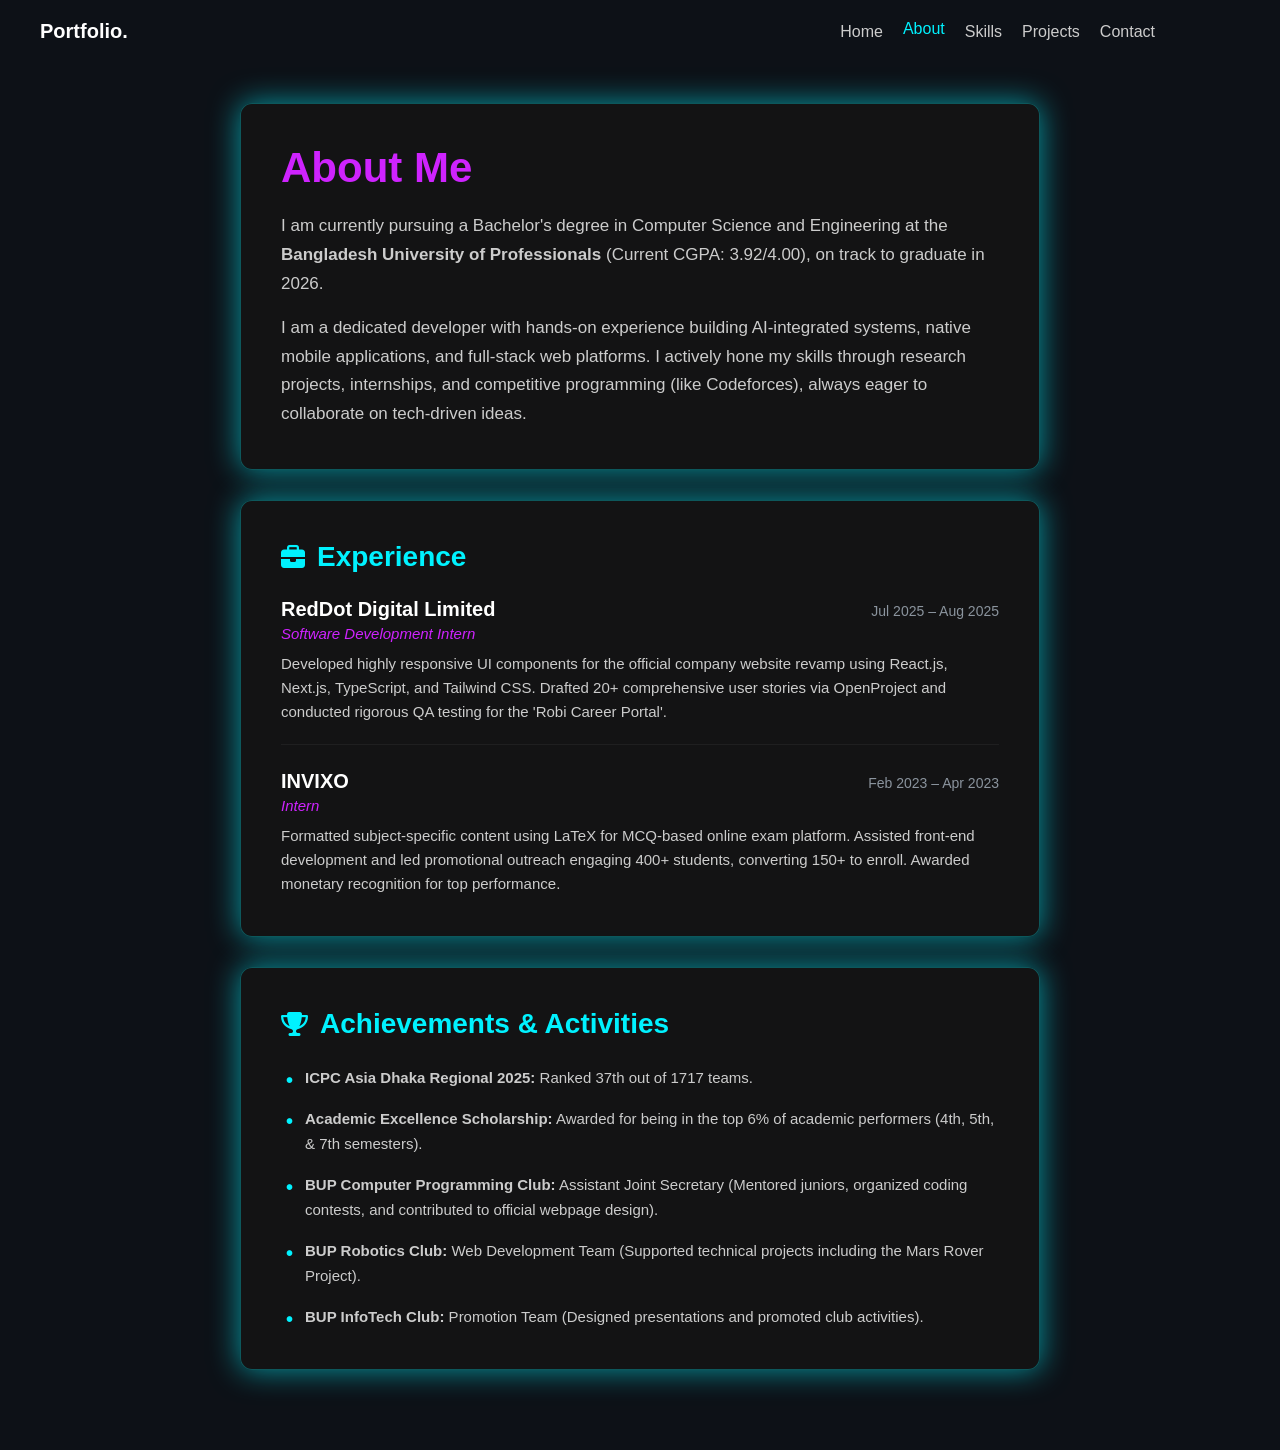
==== commit 7b0b8595: "abt" ====
--- a/about.html
+++ b/about.html
@@ -156,7 +156,7 @@
           I am currently pursuing a Bachelor's degree in Computer Science and
           Engineering at the
           <strong>Bangladesh University of Professionals</strong> (Current CGPA:
-          3.90/4.00), on track to graduate in 2026.
+          3.92/4.00), on track to graduate in 2026.
         </p>
         <p>
           I am a dedicated developer with hands-on experience building
--- a/style.css
+++ b/style.css
@@ -179,7 +179,7 @@
   }
 }
 
-/* Responsive */
+/* 
 @media (max-width: 768px) {
   header {
     flex-direction: column;
@@ -204,7 +204,7 @@
     font-size: 22px;
   }
 }
-
+*/
 /* Animation keyframes */
 @keyframes slideInLeft {
   from {
@@ -634,37 +634,36 @@
 }
 */
 
-/* Responsive adjustments for Mobile & Tablets */
+/* 
 @media (max-width: 768px) {
-  /* Fix Header & Navigation */
+
   header {
     flex-direction: column;
-    align-items: center; /* Centers the logo */
-    padding: 20px; /* Reduces the large 40px padding */
-  }
+    align-items: center; 
+    padding: 20px; 
 
   nav {
-    margin-right: 0; /* Removes the 85px margin that squashes the menu */
+    margin-right: 0; 
     justify-content: center;
     gap: 15px;
     margin-top: 15px;
   }
 
   nav a {
-    font-size: 14px; /* Slightly smaller text for mobile menus */
-  }
-
-  /* Fix Home Section Margins */
+    font-size: 14px;
+  }
+
+ 
   .home {
     flex-direction: column;
     align-items: center;
     text-align: center;
-    padding: 40px 20px; /* Reduces the 80px horizontal padding */
+    padding: 40px 20px; 
     gap: 20px;
   }
 
   .content {
-    margin-left: 0; /* Removes the 30px left margin */
+    margin-left: 0; 
   }
 
   .content h1 {
@@ -681,18 +680,18 @@
 
   .image-container {
     width: 250px;
-    margin-right: 0; /* Removes the 55px right margin */
-    margin-top: 20px; /* Adds breathing room between button and image */
-  }
-
-  /* Ensure social icons align properly on mobile */
+    margin-right: 0; 
+    margin-top: 20px; 
+  }
+
+  
   .social-icons {
     display: flex;
     justify-content: center;
     flex-wrap: wrap;
   }
 }
-
+*/
 /* ============================================
    NEW MODERN PROJECTS GRID LAYOUT
    ============================================ */
@@ -1346,3 +1345,95 @@
   /* Glow color shifts to purple on hover */
   box-shadow: 0 0 35px rgba(206, 35, 248, 0.8);
 }
+
+/* Responsive adjustments for Mobile & Tablets */
+/* Responsive adjustments for Mobile & Tablets */
+@media (max-width: 768px) {
+  /* Compact Header & Navigation */
+  header {
+    flex-direction: column;
+    align-items: center;
+    padding: 15px;
+  }
+
+  nav {
+    margin-right: 0;
+    justify-content: center;
+    gap: 15px;
+    margin-top: 10px;
+  }
+
+  nav a {
+    font-size: 14px;
+  }
+
+  /* Compact Home Section */
+  .home {
+    flex-direction: column;
+    align-items: center;
+    text-align: center;
+    padding: 20px 15px;
+    gap: 20px;
+    min-height: auto;
+  }
+
+  .content {
+    margin-left: 0;
+  }
+
+  .content h1 {
+    font-size: 20px;
+    margin-bottom: 5px;
+  }
+
+  .content h2 {
+    font-size: 32px;
+    margin-bottom: 8px;
+  }
+
+  .content h3 {
+    font-size: 18px;
+    margin-bottom: 20px; /* Reduced from 40px to save space */
+  }
+
+  .action-group {
+    flex-direction: row; /* Aligns social icons and download button side-by-side */
+    justify-content: center;
+    align-items: center;
+    gap: 15px;
+    width: 100%;
+  }
+
+  /* Compact social icons */
+  .social-icons {
+    display: flex;
+    justify-content: center;
+    gap: 8px;
+  }
+
+  .social-icons a {
+    font-size: 16px;
+    padding: 8px;
+    margin-right: 0;
+  }
+
+  .btn {
+    font-size: 13px;
+    padding: 10px 20px;
+    margin-top: 0;
+  }
+
+  /* Compact, well-proportioned image container */
+  .image-container {
+    width: 180px;
+    margin-right: 0;
+    margin-top: 15px;
+    border-radius: 25px;
+    padding: 5px;
+    box-shadow: 0 0 20px rgba(0, 242, 255, 0.3);
+  }
+
+  .image-container img {
+    border-radius: 21px;
+  }
+}
--- a/style.css
+++ b/style.css
@@ -179,7 +179,7 @@
   }
 }
 
-/* Responsive */
+/* 
 @media (max-width: 768px) {
   header {
     flex-direction: column;
@@ -204,7 +204,7 @@
     font-size: 22px;
   }
 }
-
+*/
 /* Animation keyframes */
 @keyframes slideInLeft {
   from {
@@ -634,37 +634,36 @@
 }
 */
 
-/* Responsive adjustments for Mobile & Tablets */
+/* 
 @media (max-width: 768px) {
-  /* Fix Header & Navigation */
+
   header {
     flex-direction: column;
-    align-items: center; /* Centers the logo */
-    padding: 20px; /* Reduces the large 40px padding */
-  }
+    align-items: center; 
+    padding: 20px; 
 
   nav {
-    margin-right: 0; /* Removes the 85px margin that squashes the menu */
+    margin-right: 0; 
     justify-content: center;
     gap: 15px;
     margin-top: 15px;
   }
 
   nav a {
-    font-size: 14px; /* Slightly smaller text for mobile menus */
-  }
-
-  /* Fix Home Section Margins */
+    font-size: 14px;
+  }
+
+ 
   .home {
     flex-direction: column;
     align-items: center;
     text-align: center;
-    padding: 40px 20px; /* Reduces the 80px horizontal padding */
+    padding: 40px 20px; 
     gap: 20px;
   }
 
   .content {
-    margin-left: 0; /* Removes the 30px left margin */
+    margin-left: 0; 
   }
 
   .content h1 {
@@ -681,18 +680,18 @@
 
   .image-container {
     width: 250px;
-    margin-right: 0; /* Removes the 55px right margin */
-    margin-top: 20px; /* Adds breathing room between button and image */
-  }
-
-  /* Ensure social icons align properly on mobile */
+    margin-right: 0; 
+    margin-top: 20px; 
+  }
+
+  
   .social-icons {
     display: flex;
     justify-content: center;
     flex-wrap: wrap;
   }
 }
-
+*/
 /* ============================================
    NEW MODERN PROJECTS GRID LAYOUT
    ============================================ */
@@ -1346,3 +1345,95 @@
   /* Glow color shifts to purple on hover */
   box-shadow: 0 0 35px rgba(206, 35, 248, 0.8);
 }
+
+/* Responsive adjustments for Mobile & Tablets */
+/* Responsive adjustments for Mobile & Tablets */
+@media (max-width: 768px) {
+  /* Compact Header & Navigation */
+  header {
+    flex-direction: column;
+    align-items: center;
+    padding: 15px;
+  }
+
+  nav {
+    margin-right: 0;
+    justify-content: center;
+    gap: 15px;
+    margin-top: 10px;
+  }
+
+  nav a {
+    font-size: 14px;
+  }
+
+  /* Compact Home Section */
+  .home {
+    flex-direction: column;
+    align-items: center;
+    text-align: center;
+    padding: 20px 15px;
+    gap: 20px;
+    min-height: auto;
+  }
+
+  .content {
+    margin-left: 0;
+  }
+
+  .content h1 {
+    font-size: 20px;
+    margin-bottom: 5px;
+  }
+
+  .content h2 {
+    font-size: 32px;
+    margin-bottom: 8px;
+  }
+
+  .content h3 {
+    font-size: 18px;
+    margin-bottom: 20px; /* Reduced from 40px to save space */
+  }
+
+  .action-group {
+    flex-direction: row; /* Aligns social icons and download button side-by-side */
+    justify-content: center;
+    align-items: center;
+    gap: 15px;
+    width: 100%;
+  }
+
+  /* Compact social icons */
+  .social-icons {
+    display: flex;
+    justify-content: center;
+    gap: 8px;
+  }
+
+  .social-icons a {
+    font-size: 16px;
+    padding: 8px;
+    margin-right: 0;
+  }
+
+  .btn {
+    font-size: 13px;
+    padding: 10px 20px;
+    margin-top: 0;
+  }
+
+  /* Compact, well-proportioned image container */
+  .image-container {
+    width: 180px;
+    margin-right: 0;
+    margin-top: 15px;
+    border-radius: 25px;
+    padding: 5px;
+    box-shadow: 0 0 20px rgba(0, 242, 255, 0.3);
+  }
+
+  .image-container img {
+    border-radius: 21px;
+  }
+}
